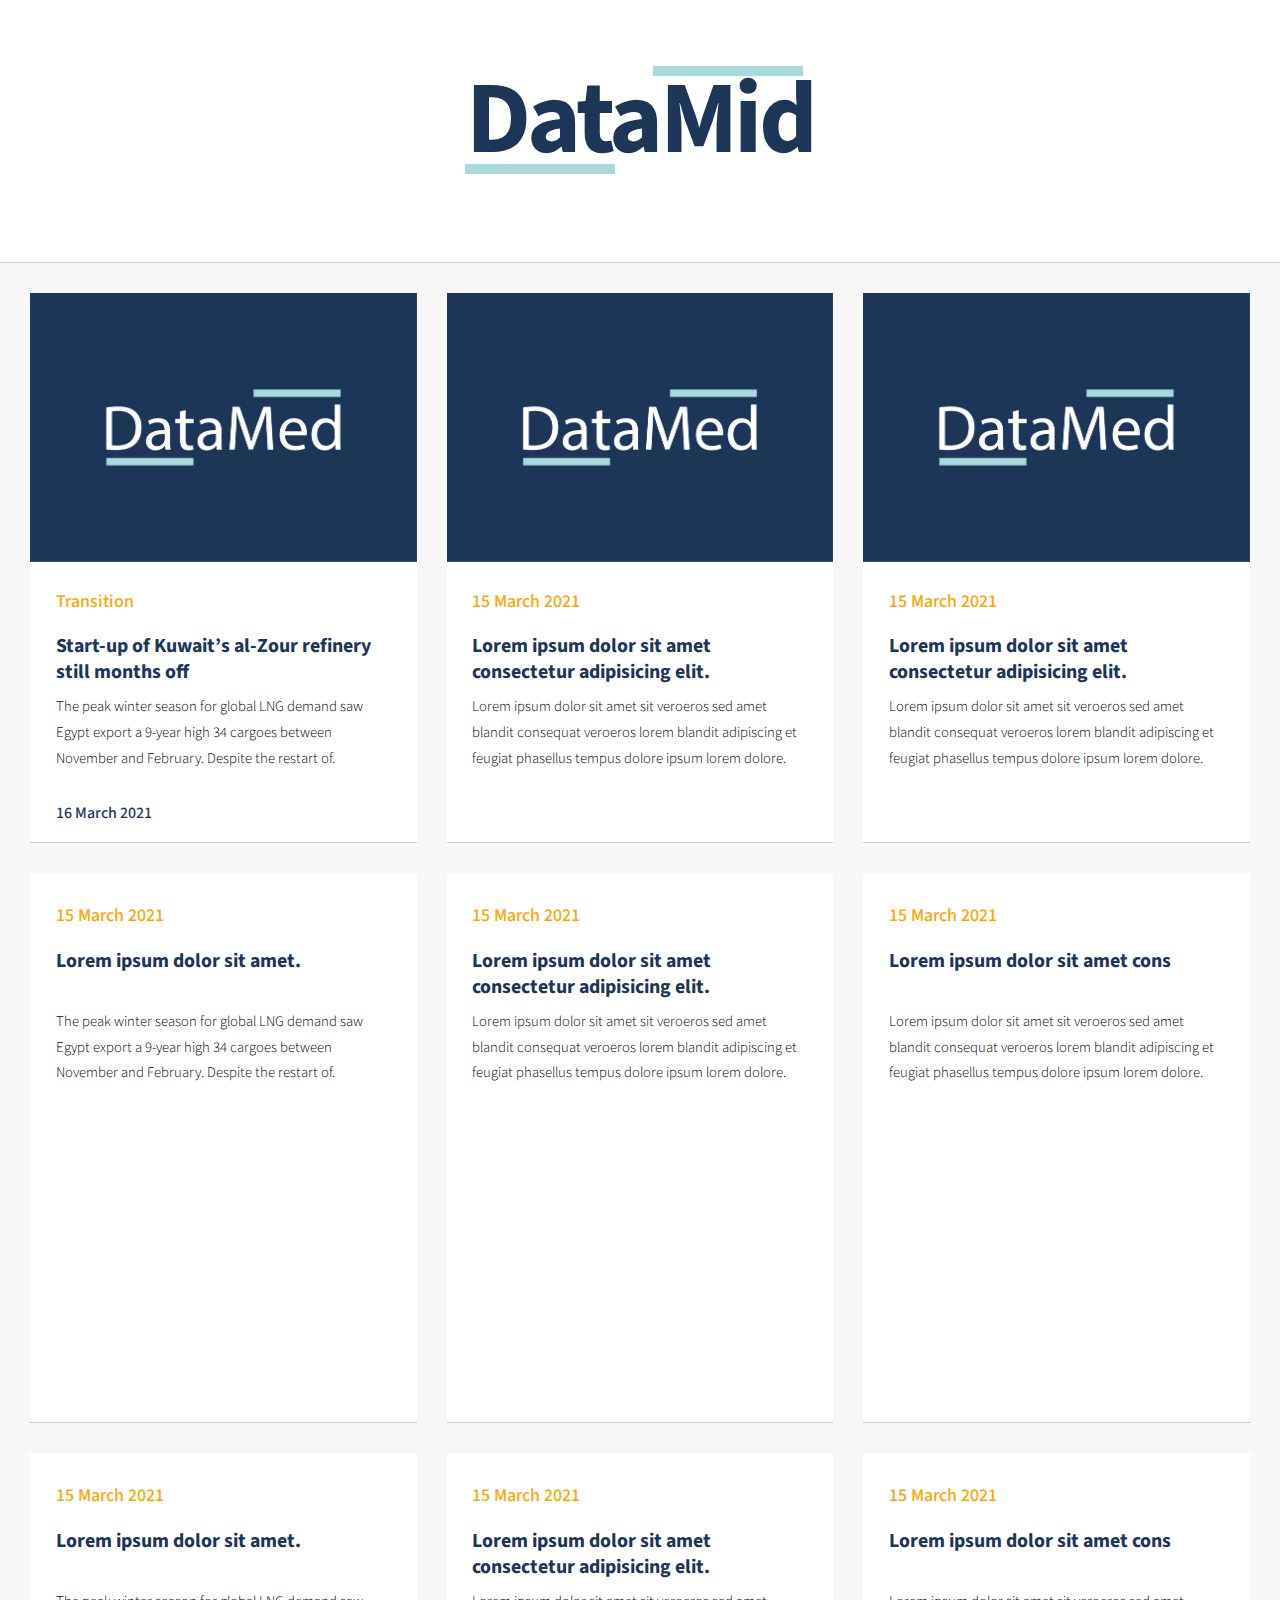
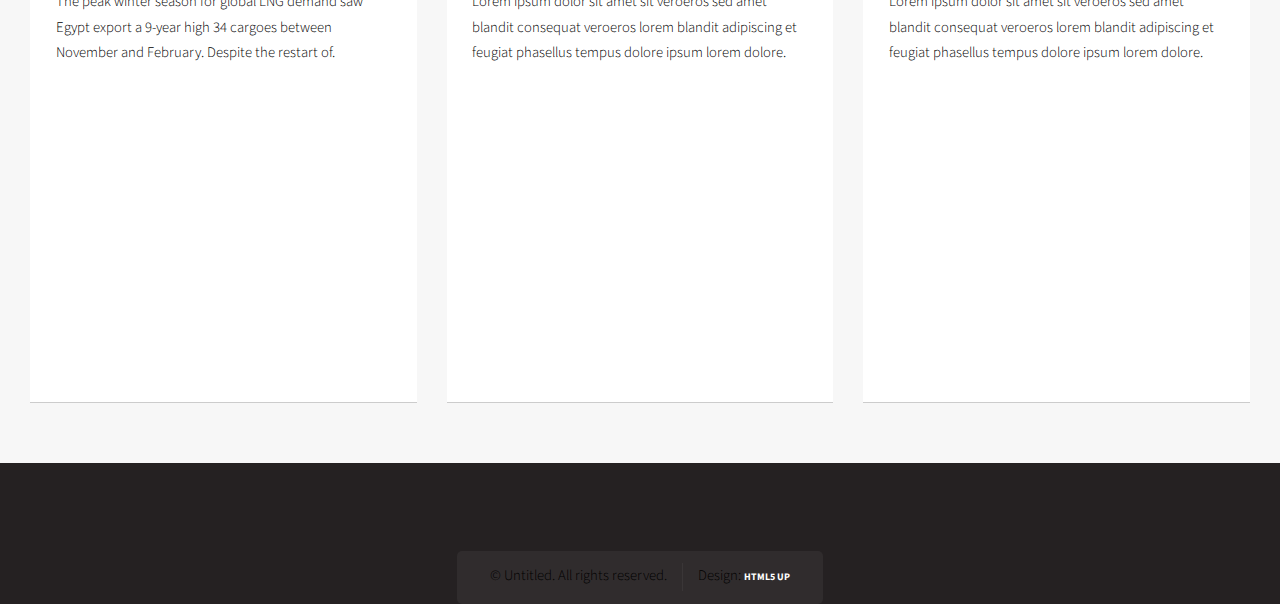
==== index.html @ 6a08d9d6 "Init" ====
<!DOCTYPE HTML>
<!--
	Dopetrope by HTML5 UP
	html5up.net | @ajlkn
	Free for personal and commercial use under the CCA 3.0 license (html5up.net/license)
-->
<html>
	<head>
		<title>DataMed | Middle East Energy Intelligence</title>
		<link rel="shortcut icon" type="image/x-icon" href="./images/favicon.ico" />
		<meta charset="utf-8" />
		<meta name="viewport" content="width=device-width, initial-scale=1, user-scalable=no" />
		<link rel="stylesheet" href="assets/css/main.css" />
	</head>
	<body class="homepage is-preload">
		<div id="page-wrapper">

			<!-- Header -->
				<section id="header">

					<!-- Logo -->



						<h1><a href="index.html">DataMid</a></h1>

					<!-- Nav -->
						<nav id="nav">
							<ul>
								<!-- <li class="current"><a href="index.html">Home</a></li> -->
								<!-- <li>
									<a href="#">Dropdown</a>
									<ul>
										<li><a href="#">Lorem ipsum dolor</a></li>
										<li><a href="#">Magna phasellus</a></li>
										<li><a href="#">Etiam dolore nisl</a></li>
										<li>
											<a href="#">Phasellus consequat</a>
											<ul>
												<li><a href="#">Magna phasellus</a></li>
												<li><a href="#">Etiam dolore nisl</a></li>
												<li><a href="#">Veroeros feugiat</a></li>
												<li><a href="#">Nisl sed aliquam</a></li>
												<li><a href="#">Dolore adipiscing</a></li>
											</ul>
										</li>
										<li><a href="#">Veroeros feugiat</a></li>
									</ul> -->
								</li>
								<!-- <li><a href="#">Reports</a></li>
								<li><a href="#">Analytics</a></li>
								<li><a href="#">Maps</a></li>
								<li><a href="#">Data</a></li>
								<li><a href="#">Research</a></li> -->
							</ul>
						</nav>

					<!-- Banner -->
						<!-- <section id="banner">
							<header>
								<h2>Howdy. This is Dopetrope.</h2>
								<p>A responsive template by HTML5 UP</p>
							</header>
						</section> -->

					<!-- Intro -->
						<!-- <section id="intro" class="container">
							<div class="row">
								<div class="col-4 col-12-medium">
									<section class="first">
										<i class="icon solid featured fa-cog"></i>
										<header>
											<h2>Ipsum consequat</h2>
										</header>
										<p>Nisl amet dolor sit ipsum veroeros sed blandit consequat veroeros et magna tempus.</p>
									</section>
								</div>
								<div class="col-4 col-12-medium">
									<section class="middle">
										<i class="icon solid featured alt fa-bolt"></i>
										<header>
											<h2>Magna etiam dolor</h2>
										</header>
										<p>Nisl amet dolor sit ipsum veroeros sed blandit consequat veroeros et magna tempus.</p>
									</section>
								</div>
								<div class="col-4 col-12-medium">
									<section class="last">
										<i class="icon solid featured alt2 fa-star"></i>
										<header>
											<h2>Tempus adipiscing</h2>
										</header>
										<p>Nisl amet dolor sit ipsum veroeros sed blandit consequat veroeros et magna tempus.</p>
									</section>
								</div>
							</div>
							<footer>
								<ul class="actions">
									<li><a href="#" class="button large">Get Started</a></li>
									<li><a href="#" class="button alt large">Learn More</a></li>
								</ul>
							</footer>
						</section> -->

				</section>

			<!-- Main -->
				<section id="main">
					<div class="container">
						<div class="row">
							<div class="col-12">

								<!-- Portfolio -->
									<section>
										<!-- <header class="major">
											<h2>My Portfolio</h2>
										</header> -->
										<div class="row">
											<div class="col-4 col-6-medium col-12-small">
												<section class="box">
													<a href="#" class="image featured"><img src="images/pic02.jpg" alt="" /></a>
													<div class="classifier">
														<p>Transition</p>
													</div>
													<header>
														<h3>Start-up of Kuwait’s al-Zour refinery still months off</h3>
													</header>
													<div class="box-text">
													<p>The peak winter season for global LNG demand saw Egypt export a 9-year high 34 cargoes between November and February. Despite the restart of.</p>
													<div class="classifier-date">
														<p>16 March 2021</p>
													</div>
												    </div>

													<!-- <footer>
														<ul class="actions">
															<li><a href="#" class="button alt">Find out more</a></li>
														</ul>
													</footer> -->
												</section>
											</div>
											<div class="col-4 col-6-medium col-12-small">
												<section class="box">
													<a href="#" class="image featured"><img src="images/pic03.jpg" alt="" /></a>
													<div class="classifier">
														<p>15 March 2021</p>
													</div>
													<header>
														<a href="#"><h3>Lorem ipsum dolor sit amet consectetur adipisicing elit.</h3></a>
													</header>
													<div class="box-text">
													<p>Lorem ipsum dolor sit amet sit veroeros sed amet blandit consequat veroeros lorem blandit adipiscing et feugiat phasellus tempus dolore ipsum lorem dolore.</p>
												    </div>
													<!-- <footer>
														<ul class="actions">
															<li><a href="../Energy Website/News/Adnoc, Petronas explore Abu Dhabi oil, gas partnership.html" class="button alt">Find out more</a></li>
														</ul>
													</footer> -->
												</section>
											</div>
											<div class="col-4 col-6-medium col-12-small">
												<section class="box">
													<a href="#" class="image featured"><img src="images/pic04.jpg" alt="" /></a>
													<div class="classifier">
														<p>15 March 2021</p>
													</div>
													<header>
														<h3>Lorem ipsum dolor sit amet consectetur adipisicing elit.</h3>
													</header>
													<div class="box-text">
													<p>Lorem ipsum dolor sit amet sit veroeros sed amet blandit consequat veroeros lorem blandit adipiscing et feugiat phasellus tempus dolore ipsum lorem dolore.</p>
												    </div>
													<!-- <footer>
														<ul class="actions">
															<li><a href="#" class="button alt">Find out more</a></li>
														</ul>
													</footer> -->
												</section>
											</div>

											<div class="col-4 col-6-medium col-12-small">
												<section class="box">
													<!-- <a href="#" class="image featured"><img src="images/pic02.jpg" alt="" /></a> -->
													<div class="classifier">
														<p>15 March 2021</p>
													</div>
													<header>
														<h3>Lorem ipsum dolor sit amet.</h3>
													</header>
													<div class="box-text">
													<p>The peak winter season for global LNG demand saw Egypt export a 9-year high 34 cargoes between November and February. Despite the restart of.</p>
												    </div>
													<!-- <footer>
														<ul class="actions">
															<li><a href="#" class="button alt">Find out more</a></li>
														</ul>
													</footer> -->
												</section>
											</div>
											<div class="col-4 col-6-medium col-12-small">
												<section class="box">
													<!-- <a href="#" class="image featured"><img src="images/pic03.jpg" alt="" /></a> -->
													<div class="classifier">
														<p>15 March 2021</p>
													</div>
													<header>
														<a href="#"><h3>Lorem ipsum dolor sit amet consectetur adipisicing elit. </h3></a>
													</header>
													<div class="box-text">
													<p>Lorem ipsum dolor sit amet sit veroeros sed amet blandit consequat veroeros lorem blandit adipiscing et feugiat phasellus tempus dolore ipsum lorem dolore.</p>
												    </div>
													<!-- <footer>
														<ul class="actions">
															<li><a href="../Energy Website/News/Adnoc, Petronas explore Abu Dhabi oil, gas partnership.html" class="button alt">Find out more</a></li>
														</ul>
													</footer> -->
												</section>
											</div>
											<div class="col-4 col-6-medium col-12-small">
												<section class="box">
													<!-- <a href="#" class="image featured"><img src="images/pic04.jpg" alt="" /></a> -->
													<div class="classifier">
														<p>15 March 2021</p>
													</div>
													<header>
														<h3>Lorem ipsum dolor sit amet cons</h3>
													</header>
													<div class="box-text">
													<p>Lorem ipsum dolor sit amet sit veroeros sed amet blandit consequat veroeros lorem blandit adipiscing et feugiat phasellus tempus dolore ipsum lorem dolore.</p>
												    </div>
													<!-- <footer>
														<ul class="actions">
															<li><a href="#" class="button alt">Find out more</a></li>
														</ul>
													</footer> -->
												</section>
											</div>

											<div class="col-4 col-6-medium col-12-small">
												<section class="box">
													<!-- <a href="#" class="image featured"><img src="images/pic02.jpg" alt="" /></a> -->
													<div class="classifier">
														<p>15 March 2021</p>
													</div>
													<header>
														<h3>Lorem ipsum dolor sit amet.</h3>
													</header>
													<div class="box-text">
													<p>The peak winter season for global LNG demand saw Egypt export a 9-year high 34 cargoes between November and February. Despite the restart of.</p>
												    </div>
													<!-- <footer>
														<ul class="actions">
															<li><a href="#" class="button alt">Find out more</a></li>
														</ul>
													</footer> -->
												</section>
											</div>
											<div class="col-4 col-6-medium col-12-small">
												<section class="box">
													<!-- <a href="#" class="image featured"><img src="images/pic03.jpg" alt="" /></a> -->
													<div class="classifier">
														<p>15 March 2021</p>
													</div>
													<header>
														<a href="#"><h3>Lorem ipsum dolor sit amet consectetur adipisicing elit. </h3></a>
													</header>
													<div class="box-text">
													<p>Lorem ipsum dolor sit amet sit veroeros sed amet blandit consequat veroeros lorem blandit adipiscing et feugiat phasellus tempus dolore ipsum lorem dolore.</p>
												    </div>
													<!-- <footer>
														<ul class="actions">
															<li><a href="../Energy Website/News/Adnoc, Petronas explore Abu Dhabi oil, gas partnership.html" class="button alt">Find out more</a></li>
														</ul>
													</footer> -->
												</section>
											</div>
											<div class="col-4 col-6-medium col-12-small">
												<section class="box">
													<!-- <a href="#" class="image featured"><img src="images/pic04.jpg" alt="" /></a> -->
													<div class="classifier">
														<p>15 March 2021</p>
													</div>
													<header>
														<h3>Lorem ipsum dolor sit amet cons</h3>
													</header>
													<div class="box-text">
													<p>Lorem ipsum dolor sit amet sit veroeros sed amet blandit consequat veroeros lorem blandit adipiscing et feugiat phasellus tempus dolore ipsum lorem dolore.</p>
												    </div>
													<!-- <footer>
														<ul class="actions">
															<li><a href="#" class="button alt">Find out more</a></li>
														</ul>
													</footer> -->
												</section>
											</div>




								<!-- Blog -->
									<section>
										<!-- <header class="major">
											<h2>The Blog</h2>
										</header> -->
										<!-- <div class="row">
											<div class="col-6 col-12-small">
												<section class="box">
													<a href="#" class="image featured"><img src="images/pic08.jpg" alt="" /></a>
													<header>
														<h3>Magna tempus consequat</h3>
														<p>Posted 45 minutes ago</p>
													</header>
													<p>Lorem ipsum dolor sit amet sit veroeros sed et blandit consequat sed veroeros lorem et blandit adipiscing feugiat phasellus tempus hendrerit, tortor vitae mattis tempor, sapien sem feugiat sapien, id suscipit magna felis nec elit. Class aptent taciti sociosqu ad litora torquent per conubia nostra, per inceptos lorem ipsum dolor sit amet.</p>
													<footer>
														<ul class="actions">
															<li><a href="#" class="button icon solid fa-file-alt">Continue Reading</a></li>
															<li><a href="#" class="button alt icon solid fa-comment">33 comments</a></li>
														</ul>
													</footer>
												</section>
											</div>
											<div class="col-6 col-12-small">
												<section class="box">
													<a href="#" class="image featured"><img src="images/pic09.jpg" alt="" /></a>
													<header>
														<h3>Aptent veroeros aliquam</h3>
														<p>Posted 45 minutes ago</p>
													</header>
													<p>Lorem ipsum dolor sit amet sit veroeros sed et blandit consequat sed veroeros lorem et blandit adipiscing feugiat phasellus tempus hendrerit, tortor vitae mattis tempor, sapien sem feugiat sapien, id suscipit magna felis nec elit. Class aptent taciti sociosqu ad litora torquent per conubia nostra, per inceptos lorem ipsum dolor sit amet.</p>
													<footer>
														<ul class="actions">
															<li><a href="#" class="button icon solid fa-file-alt">Continue Reading</a></li>
															<li><a href="#" class="button alt icon solid fa-comment">33 comments</a></li>
														</ul>
													</footer>
												</section>
											</div>
										</div> -->
									</section>

							</div>
						</div>
					</div>
				</section>

			<!-- Footer -->
				<section id="footer">
					<div class="container">
						<div class="row">
							<div class="col-8 col-12-medium">
								<section>
									<!-- <header>
										<h2>Blandit nisl adipiscing</h2>
									</header> -->
									<!-- <ul class="dates">
										<li>
											<span class="date">Jan <strong>27</strong></span>
											<h3><a href="#">Lorem dolor sit amet veroeros</a></h3>
											<p>Ipsum dolor sit amet veroeros consequat blandit ipsum phasellus lorem consequat etiam.</p>
										</li>
										<li>
											<span class="date">Jan <strong>23</strong></span>
											<h3><a href="#">Ipsum sed blandit nisl consequat</a></h3>
											<p>Blandit phasellus lorem ipsum dolor tempor sapien tortor hendrerit adipiscing feugiat lorem.</p>
										</li>
										<li>
											<span class="date">Jan <strong>15</strong></span>
											<h3><a href="#">Magna tempus lorem feugiat</a></h3>
											<p>Dolore consequat sed phasellus lorem sed etiam nullam dolor etiam sed amet sit consequat.</p>
										</li>
										<li>
											<span class="date">Jan <strong>12</strong></span>
											<h3><a href="#">Dolore tempus ipsum feugiat nulla</a></h3>
											<p>Feugiat lorem dolor sed nullam tempus lorem ipsum dolor sit amet nullam consequat.</p>
										</li>
										<li>
											<span class="date">Jan <strong>10</strong></span>
											<h3><a href="#">Blandit tempus aliquam?</a></h3>
											<p>Feugiat sed tempus blandit tempus adipiscing nisl lorem ipsum dolor sit amet dolore.</p>
										</li>
									</ul> -->
								</section>
							</div>
							<!-- <div class="col-4 col-12-medium">
								<section>
									<header>
										<h2>What's this all about?</h2>
									</header>
									<a href="#" class="image featured"><img src="images/pic10.jpg" alt="" /></a>
									<p>
										This is <strong>Dopetrope</strong> a free, fully responsive HTML5 site template by
										<a href="http://twitter.com/ajlkn">AJ</a> for <a href="http://html5up.net/">HTML5 UP</a> It's released for free under
										the <a href="http://html5up.net/license/">Creative Commons Attribution</a> license so feel free to use it for any personal or commercial project &ndash; just don't forget to credit us!
									</p>
									<footer>
										<ul class="actions">
											<li><a href="#" class="button">Find out more</a></li>
										</ul>
									</footer>
								</section>
							</div> -->
							<!-- <div class="col-4 col-6-medium col-12-small">
								<section>
									<header>
										<h2>Tempus consequat</h2>
									</header> -->
									<!-- <ul class="divided">
										<li><a href="#">Lorem ipsum dolor sit amet sit veroeros</a></li>
										<li><a href="#">Sed et blandit consequat sed tlorem blandit</a></li>
										<li><a href="#">Adipiscing feugiat phasellus sed tempus</a></li>
										<li><a href="#">Hendrerit tortor vitae mattis tempor sapien</a></li>
										<li><a href="#">Sem feugiat sapien id suscipit magna felis nec</a></li>
										<li><a href="#">Elit class aptent taciti sociosqu ad litora</a></li>
									</ul> -->
								<!-- </section>
							</div>
							<div class="col-4 col-6-medium col-12-small">
								<section>
									<header>
										<h2>Ipsum et phasellus</h2>
									</header>
									<!-- <ul class="divided">
										<li><a href="#">Lorem ipsum dolor sit amet sit veroeros</a></li>
										<li><a href="#">Sed et blandit consequat sed tlorem blandit</a></li>
										<li><a href="#">Adipiscing feugiat phasellus sed tempus</a></li>
										<li><a href="#">Hendrerit tortor vitae mattis tempor sapien</a></li>
										<li><a href="#">Sem feugiat sapien id suscipit magna felis nec</a></li>
										<li><a href="#">Elit class aptent taciti sociosqu ad litora</a></li>
									</ul> -->
								<!-- </section>
							</div>
							<div class="col-4 col-12-medium">
								<section>
									<header>
										<h2>Vitae tempor lorem</h2>
									<!-- </header> --> 
									<!-- <ul class="social">
										<li><a class="icon brands fa-facebook-f" href="#"><span class="label">Facebook</span></a></li>
										<li><a class="icon brands fa-twitter" href="#"><span class="label">Twitter</span></a></li>
										<li><a class="icon brands fa-dribbble" href="#"><span class="label">Dribbble</span></a></li>
										<li><a class="icon brands fa-tumblr" href="#"><span class="label">Tumblr</span></a></li>
										<li><a class="icon brands fa-linkedin-in" href="#"><span class="label">LinkedIn</span></a></li>
									</ul> -->
									<!-- <ul class="contact">
										<li>
											<h3>Address</h3>
											<p>
												Untitled Incorporated<br />
												1234 Somewhere Road Suite<br />
												Nashville, TN 00000-0000
											</p>
										</li>
										<li>
											<h3>Mail</h3>
											<p><a href="#">someone@untitled.tld</a></p>
										</li>
										<li>
											<h3>Phone</h3>
											<p>(800) 000-0000</p>
										</li>
									</ul> -->
								</section>
							</div>
							<div class="col-12">

								<!-- Copyright -->
									<div id="copyright">
										<ul class="links">
											<li>&copy; Untitled. All rights reserved.</li><li>Design: <a href="http://html5up.net">HTML5 UP</a></li>
										</ul>
									</div>

							</div>
						</div>
					</div>
				</section>

		</div>

		<!-- Scripts -->
			<script src="assets/js/jquery.min.js"></script>
			<script src="assets/js/jquery.dropotron.min.js"></script>
			<script src="assets/js/browser.min.js"></script>
			<script src="assets/js/breakpoints.min.js"></script>
			<script src="assets/js/util.js"></script>
			<script src="assets/js/main.js"></script>

	</body>
</html>
---- assets/css/main.css ----
@import url("fontawesome-all.min.css");
@import url("https://fonts.googleapis.com/css?family=Source+Sans+Pro:300,400,700,900,300italic");
@import url('https://fonts.googleapis.com/css2?family=Roboto:ital,wght@0,100;0,300;0,400;0,500;0,700;0,900;1,100;1,300;1,400;1,500;1,700;1,900&display=swap');


/*
	Dopetrope by HTML5 UP
	html5up.net | @ajlkn
	Free for personal and commercial use under the CCA 3.0 license (html5up.net/license)
*/

html, body, div, span, applet, object,
iframe, h1, h2, h3, h4, h5, h6, p, blockquote,
pre, a, abbr, acronym, address, big, cite,
code, del, dfn, em, img, ins, kbd, q, s, samp,
small, strike, strong, sub, sup, tt, var, b,
u, i, center, dl, dt, dd, ol, ul, li, fieldset,
form, label, legend, table, caption, tbody,
tfoot, thead, tr, th, td, article, aside,
canvas, details, embed, figure, figcaption,
footer, header, hgroup, menu, nav, output, ruby,
section, summary, time, mark, audio, video {
	margin: 0;
	padding: 0;
	border: 0;
	font-size: 100%;
	font: inherit;
	vertical-align: baseline;}

article, aside, details, figcaption, figure,
footer, header, hgroup, menu, nav, section {
	display: block;}

body {
	line-height: 1;
}

ol, ul {
	list-style: none;
}

blockquote, q {
	quotes: none;
}

	blockquote:before, blockquote:after, q:before, q:after {
		content: '';
		content: none;
	}

table {
	border-collapse: collapse;
	border-spacing: 0;
}

body {
	-webkit-text-size-adjust: none;
}

mark {
	background-color: transparent;
	color: inherit;
}

input::-moz-focus-inner {
	border: 0;
	padding: 0;
}

input, select, textarea {
	-moz-appearance: none;
	-webkit-appearance: none;
	-ms-appearance: none;
	appearance: none;
}

/* Basic */

	html {
		box-sizing: border-box;
	}

	*, *:before, *:after {
		box-sizing: inherit;
	}

	body {
		background: #252122;
		background-image: url("images/bg02.png");
	}

		body.is-preload *, body.is-preload *:before, body.is-preload *:after {
			-moz-animation: none !important;
			-webkit-animation: none !important;
			-ms-animation: none !important;
			animation: none !important;
			-moz-transition: none !important;
			-webkit-transition: none !important;
			-ms-transition: none !important;
			transition: none !important;
		}

	body, input, textarea, select {
		font-family: 'Source Sans Pro';
		font-weight: 300;
		color: black;
		font-size: 20px;
		line-height: 1.75em;
		
	}

	strong, b {
		color: #252122;
		font-weight: 400;
	}

	i, em {
		font-style: italic;
	}

	sub {
		position: relative;
		top: 0.5em;
		font-size: 0.8em;
	}

	sup {
		position: relative;
		top: -0.5em;
		font-size: 0.8em;
	}

	blockquote {
		border-left: solid 0.75em #dddddd;
		padding: 1em 0 1em 1.5em;
		font-style: italic;
	}

	h1, h2, h3, h4, h5, h6 {
		color: #1d3557;
		font-weight: 700;
	}

	h1 a, h2 a, h3 a, h4 a, h5 a, h6 a {
		color: inherit;
		text-decoration: none;
	}

	h2 {
		font-size: 1.5em;
	}

	h3 {
		font-size: 1.35em;
	}

	a {
		/* color: #d52349; */
		text-decoration: none;
	}

		a:hover {
			text-decoration: none;
		}

	br.clear {
		clear: both;
	}

	hr {
		border: 0;
		border-top: solid 1px #dddddd;
		height: 1px;
		margin: 2em 0 2em 0;
	}

	p, ul, ol, dl, table {
		margin-bottom: 2em;
	}

/* Container */

	.container {
		margin: 0 auto;
		max-width: 100%;
		width: 70em;
	}

		@media screen and (max-width: 1680px) {

			.container {
				width: 70em;
			}

		}

		@media screen and (max-width: 1280px) {

			.container {
				width: calc(100% - 60px);
			}

		}

		@media screen and (max-width: 980px) {

			.container {
				width: calc(100% - 80px);
			}

		}

		@media screen and (max-width: 736px) {

			.container {
				width: calc(100% - 40px);
			}

		}

/* Row */

	.row {
		/* display: flex; */
		flex-wrap: wrap;
		box-sizing: border-box;
		align-items: stretch;
	}

		.row > * {
			box-sizing: border-box;
		}

		.row.gtr-uniform > * > :last-child {
			margin-bottom: 0;
		}

		.row.aln-left {
			justify-content: flex-start;
		}

		.row.aln-center {
			justify-content: center;
		}

		.row.aln-right {
			justify-content: flex-end;
		}

		.row.aln-top {
			align-items: flex-start;
		}

		.row.aln-middle {
			align-items: center;
		}

		.row.aln-bottom {
			align-items: flex-end;
		}

		.row > .imp {
			order: -1;
		}

		.row > .col-1 {
			width: 8.33333%;
		}

		.row > .off-1 {
			margin-left: 8.33333%;
		}

		.row > .col-2 {
			width: 16.66667%;
		}

		.row > .off-2 {
			margin-left: 16.66667%;
		}

		.row > .col-3 {
			width: 25%;
		}

		.row > .off-3 {
			margin-left: 25%;
		}

		.row > .col-4 {
			width: 33.33333%;
		}

		.row > .off-4 {
			margin-left: 33.33333%;
		}

		.row > .col-5 {
			width: 41.66667%;
		}

		.row > .off-5 {
			margin-left: 41.66667%;
		}

		.row > .col-6 {
			width: 50%;
		}

		.row > .off-6 {
			margin-left: 50%;
		}

		.row > .col-7 {
			width: 58.33333%;
		}

		.row > .off-7 {
			margin-left: 58.33333%;
		}

		.row > .col-8 {
			width: 66.66667%;
		}

		.row > .off-8 {
			margin-left: 66.66667%;
		}

		.row > .col-9 {
			width: 75%;
		}

		.row > .off-9 {
			margin-left: 75%;
		}

		.row > .col-10 {
			width: 83.33333%;
		}

		.row > .off-10 {
			margin-left: 83.33333%;
		}

		.row > .col-11 {
			width: 91.66667%;
		}

		.row > .off-11 {
			margin-left: 91.66667%;
		}

		.row > .col-12 {
			width: 100%;
		}

		.row > .off-12 {
			margin-left: 100%;
		}

		.row.gtr-0 {
			margin-top: 0px;
			margin-left: 0px;
		}

			.row.gtr-0 > * {
				padding: 0px 0 0 0px;
			}

			.row.gtr-0.gtr-uniform {
				margin-top: 0px;
			}

				.row.gtr-0.gtr-uniform > * {
					padding-top: 0px;
				}

		.row.gtr-25 {
			margin-top: -12.5px;
			margin-left: -12.5px;
		}

			.row.gtr-25 > * {
				padding: 12.5px 0 0 12.5px;
			}

			.row.gtr-25.gtr-uniform {
				margin-top: -12.5px;
			}

				.row.gtr-25.gtr-uniform > * {
					padding-top: 12.5px;
				}

		.row.gtr-50 {
			margin-top: -25px;
			margin-left: -25px;
		}

			.row.gtr-50 > * {
				padding: 25px 0 0 25px;
			}

			.row.gtr-50.gtr-uniform {
				margin-top: -25px;
			}

				.row.gtr-50.gtr-uniform > * {
					padding-top: 25px;
				}

		.row {
			margin-top: -50px;
			margin-left: -50px;
		}

			.row > * {
				padding: 50px 0 0 50px;
			}

			.row.gtr-uniform {
				margin-top: -50px;
			}

				.row.gtr-uniform > * {
					padding-top: 50px;
				}

		.row.gtr-150 {
			margin-top: -75px;
			margin-left: -75px;
		}

			.row.gtr-150 > * {
				padding: 75px 0 0 75px;
			}

			.row.gtr-150.gtr-uniform {
				margin-top: -75px;
			}

				.row.gtr-150.gtr-uniform > * {
					padding-top: 75px;
				}

		.row.gtr-200 {
			margin-top: -100px;
			margin-left: -100px;
		}

			.row.gtr-200 > * {
				padding: 100px 0 0 100px;
			}

			.row.gtr-200.gtr-uniform {
				margin-top: -100px;
			}

				.row.gtr-200.gtr-uniform > * {
					padding-top: 100px;
				}

		@media screen and (max-width: 1680px) {

			.row {
				display: flex;
				flex-wrap: wrap;
				box-sizing: border-box;
				align-items: stretch;
			}

				.row > * {
					box-sizing: border-box;
				}

				.row.gtr-uniform > * > :last-child {
					margin-bottom: 0;
				}

				.row.aln-left {
					justify-content: flex-start;
				}

				.row.aln-center {
					justify-content: center;
				}

				.row.aln-right {
					justify-content: flex-end;
				}

				.row.aln-top {
					align-items: flex-start;
				}

				.row.aln-middle {
					align-items: center;
				}

				.row.aln-bottom {
					align-items: flex-end;
				}

				.row > .imp-xlarge {
					order: -1;
				}

				.row > .col-1-xlarge {
					width: 8.33333%;
				}

				.row > .off-1-xlarge {
					margin-left: 8.33333%;
				}

				.row > .col-2-xlarge {
					width: 16.66667%;
				}

				.row > .off-2-xlarge {
					margin-left: 16.66667%;
				}

				.row > .col-3-xlarge {
					width: 25%;
				}

				.row > .off-3-xlarge {
					margin-left: 25%;
				}

				.row > .col-4-xlarge {
					width: 33.33333%;
				}

				.row > .off-4-xlarge {
					margin-left: 33.33333%;
				}

				.row > .col-5-xlarge {
					width: 41.66667%;
				}

				.row > .off-5-xlarge {
					margin-left: 41.66667%;
				}

				.row > .col-6-xlarge {
					width: 50%;
				}

				.row > .off-6-xlarge {
					margin-left: 50%;
				}

				.row > .col-7-xlarge {
					width: 58.33333%;
				}

				.row > .off-7-xlarge {
					margin-left: 58.33333%;
				}

				.row > .col-8-xlarge {
					width: 66.66667%;
				}

				.row > .off-8-xlarge {
					margin-left: 66.66667%;
				}

				.row > .col-9-xlarge {
					width: 75%;
				}

				.row > .off-9-xlarge {
					margin-left: 75%;
				}

				.row > .col-10-xlarge {
					width: 83.33333%;
				}

				.row > .off-10-xlarge {
					margin-left: 83.33333%;
				}

				.row > .col-11-xlarge {
					width: 91.66667%;
				}

				.row > .off-11-xlarge {
					margin-left: 91.66667%;
				}

				.row > .col-12-xlarge {
					width: 100%;
				}

				.row > .off-12-xlarge {
					margin-left: 100%;
				}

				.row.gtr-0 {
					margin-top: 0px;
					margin-left: 0px;
				}

					.row.gtr-0 > * {
						padding: 0px 0 0 0px;
					}

					.row.gtr-0.gtr-uniform {
						margin-top: 0px;
					}

						.row.gtr-0.gtr-uniform > * {
							padding-top: 0px;
						}

				.row.gtr-25 {
					margin-top: -12.5px;
					margin-left: -12.5px;
				}

					.row.gtr-25 > * {
						padding: 12.5px 0 0 12.5px;
					}

					.row.gtr-25.gtr-uniform {
						margin-top: -12.5px;
					}

						.row.gtr-25.gtr-uniform > * {
							padding-top: 12.5px;
						}

				.row.gtr-50 {
					margin-top: -25px;
					margin-left: -25px;
				}

					.row.gtr-50 > * {
						padding: 25px 0 0 25px;
					}

					.row.gtr-50.gtr-uniform {
						margin-top: -25px;
					}

						.row.gtr-50.gtr-uniform > * {
							padding-top: 25px;
						}

				.row {
					margin-top: -50px;
					margin-left: -50px;
				}

					.row > * {
						padding: 50px 0 0 50px;
					}

					.row.gtr-uniform {
						margin-top: -50px;
					}

						.row.gtr-uniform > * {
							padding-top: 50px;
						}

				.row.gtr-150 {
					margin-top: -75px;
					margin-left: -75px;
				}

					.row.gtr-150 > * {
						padding: 75px 0 0 75px;
					}

					.row.gtr-150.gtr-uniform {
						margin-top: -75px;
					}

						.row.gtr-150.gtr-uniform > * {
							padding-top: 75px;
						}

				.row.gtr-200 {
					margin-top: -100px;
					margin-left: -100px;
				}

					.row.gtr-200 > * {
						padding: 100px 0 0 100px;
					}

					.row.gtr-200.gtr-uniform {
						margin-top: -100px;
					}

						.row.gtr-200.gtr-uniform > * {
							padding-top: 100px;
						}

		}

		@media screen and (max-width: 1280px) {

			.row {
				display: flex;
				flex-wrap: wrap;
				box-sizing: border-box;
				align-items: stretch;
			}

				.row > * {
					box-sizing: border-box;
				}

				.row.gtr-uniform > * > :last-child {
					margin-bottom: 0;
				}

				.row.aln-left {
					justify-content: flex-start;
				}

				.row.aln-center {
					justify-content: center;
				}

				.row.aln-right {
					justify-content: flex-end;
				}

				.row.aln-top {
					align-items: flex-start;
				}

				.row.aln-middle {
					align-items: center;
				}

				.row.aln-bottom {
					align-items: flex-end;
				}

				.row > .imp-large {
					order: -1;
				}

				.row > .col-1-large {
					width: 8.33333%;
				}

				.row > .off-1-large {
					margin-left: 8.33333%;
				}

				.row > .col-2-large {
					width: 16.66667%;
				}

				.row > .off-2-large {
					margin-left: 16.66667%;
				}

				.row > .col-3-large {
					width: 25%;
				}

				.row > .off-3-large {
					margin-left: 25%;
				}

				.row > .col-4-large {
					width: 33.33333%;
				}

				.row > .off-4-large {
					margin-left: 33.33333%;
				}

				.row > .col-5-large {
					width: 41.66667%;
				}

				.row > .off-5-large {
					margin-left: 41.66667%;
				}

				.row > .col-6-large {
					width: 50%;
				}

				.row > .off-6-large {
					margin-left: 50%;
				}

				.row > .col-7-large {
					width: 58.33333%;
				}

				.row > .off-7-large {
					margin-left: 58.33333%;
				}

				.row > .col-8-large {
					width: 66.66667%;
				}

				.row > .off-8-large {
					margin-left: 66.66667%;
				}

				.row > .col-9-large {
					width: 75%;
				}

				.row > .off-9-large {
					margin-left: 75%;
				}

				.row > .col-10-large {
					width: 83.33333%;
				}

				.row > .off-10-large {
					margin-left: 83.33333%;
				}

				.row > .col-11-large {
					width: 91.66667%;
				}

				.row > .off-11-large {
					margin-left: 91.66667%;
				}

				.row > .col-12-large {
					width: 100%;
				}

				.row > .off-12-large {
					margin-left: 100%;
				}

				.row.gtr-0 {
					margin-top: 0px;
					margin-left: 0px;
				}

					.row.gtr-0 > * {
						padding: 0px 0 0 0px;
					}

					.row.gtr-0.gtr-uniform {
						margin-top: 0px;
					}

						.row.gtr-0.gtr-uniform > * {
							padding-top: 0px;
						}

				.row.gtr-25 {
					margin-top: -7.5px;
					margin-left: -7.5px;
				}

					.row.gtr-25 > * {
						padding: 7.5px 0 0 7.5px;
					}

					.row.gtr-25.gtr-uniform {
						margin-top: -7.5px;
					}

						.row.gtr-25.gtr-uniform > * {
							padding-top: 7.5px;
						}

				.row.gtr-50 {
					margin-top: -15px;
					margin-left: -15px;
				}

					.row.gtr-50 > * {
						padding: 15px 0 0 15px;
					}

					.row.gtr-50.gtr-uniform {
						margin-top: -15px;
					}

						.row.gtr-50.gtr-uniform > * {
							padding-top: 15px;
						}

				.row {
					margin-top: -30px;
					margin-left: -30px;
				}

					.row > * {
						padding: 30px 0 0 30px;
					}

					.row.gtr-uniform {
						margin-top: -30px;
					}

						.row.gtr-uniform > * {
							padding-top: 30px;
						}

				.row.gtr-150 {
					margin-top: -45px;
					margin-left: -45px;
				}

					.row.gtr-150 > * {
						padding: 45px 0 0 45px;
					}

					.row.gtr-150.gtr-uniform {
						margin-top: -45px;
					}

						.row.gtr-150.gtr-uniform > * {
							padding-top: 45px;
						}

				.row.gtr-200 {
					margin-top: -60px;
					margin-left: -60px;
				}

					.row.gtr-200 > * {
						padding: 60px 0 0 60px;
					}

					.row.gtr-200.gtr-uniform {
						margin-top: -60px;
					}

						.row.gtr-200.gtr-uniform > * {
							padding-top: 60px;
						}

		}

		@media screen and (max-width: 980px) {

			.row {
				display: flex;
				flex-wrap: wrap;
				box-sizing: border-box;
				align-items: stretch;
			}

				.row > * {
					box-sizing: border-box;
				}

				.row.gtr-uniform > * > :last-child {
					margin-bottom: 0;
				}

				.row.aln-left {
					justify-content: flex-start;
				}

				.row.aln-center {
					justify-content: center;
				}

				.row.aln-right {
					justify-content: flex-end;
				}

				.row.aln-top {
					align-items: flex-start;
				}

				.row.aln-middle {
					align-items: center;
				}

				.row.aln-bottom {
					align-items: flex-end;
				}

				.row > .imp-medium {
					order: -1;
				}

				.row > .col-1-medium {
					width: 8.33333%;
				}

				.row > .off-1-medium {
					margin-left: 8.33333%;
				}

				.row > .col-2-medium {
					width: 16.66667%;
				}

				.row > .off-2-medium {
					margin-left: 16.66667%;
				}

				.row > .col-3-medium {
					width: 25%;
				}

				.row > .off-3-medium {
					margin-left: 25%;
				}

				.row > .col-4-medium {
					width: 33.33333%;
				}

				.row > .off-4-medium {
					margin-left: 33.33333%;
				}

				.row > .col-5-medium {
					width: 41.66667%;
				}

				.row > .off-5-medium {
					margin-left: 41.66667%;
				}

				.row > .col-6-medium {
					width: 50%;
				}

				.row > .off-6-medium {
					margin-left: 50%;
				}

				.row > .col-7-medium {
					width: 58.33333%;
				}

				.row > .off-7-medium {
					margin-left: 58.33333%;
				}

				.row > .col-8-medium {
					width: 66.66667%;
				}

				.row > .off-8-medium {
					margin-left: 66.66667%;
				}

				.row > .col-9-medium {
					width: 75%;
				}

				.row > .off-9-medium {
					margin-left: 75%;
				}

				.row > .col-10-medium {
					width: 83.33333%;
				}

				.row > .off-10-medium {
					margin-left: 83.33333%;
				}

				.row > .col-11-medium {
					width: 91.66667%;
				}

				.row > .off-11-medium {
					margin-left: 91.66667%;
				}

				.row > .col-12-medium {
					width: 100%;
				}

				.row > .off-12-medium {
					margin-left: 100%;
				}

				.row.gtr-0 {
					margin-top: 0px;
					margin-left: 0px;
				}

					.row.gtr-0 > * {
						padding: 0px 0 0 0px;
					}

					.row.gtr-0.gtr-uniform {
						margin-top: 0px;
					}

						.row.gtr-0.gtr-uniform > * {
							padding-top: 0px;
						}

				.row.gtr-25 {
					margin-top: -10px;
					margin-left: -10px;
				}

					.row.gtr-25 > * {
						padding: 10px 0 0 10px;
					}

					.row.gtr-25.gtr-uniform {
						margin-top: -10px;
					}

						.row.gtr-25.gtr-uniform > * {
							padding-top: 10px;
						}

				.row.gtr-50 {
					margin-top: -20px;
					margin-left: -20px;
				}

					.row.gtr-50 > * {
						padding: 20px 0 0 20px;
					}

					.row.gtr-50.gtr-uniform {
						margin-top: -20px;
					}

						.row.gtr-50.gtr-uniform > * {
							padding-top: 20px;
						}

				.row {
					margin-top: -40px;
					margin-left: -40px;
				}

					.row > * {
						padding: 40px 0 0 40px;
					}

					.row.gtr-uniform {
						margin-top: -40px;
					}

						.row.gtr-uniform > * {
							padding-top: 40px;
						}

				.row.gtr-150 {
					margin-top: -60px;
					margin-left: -60px;
				}

					.row.gtr-150 > * {
						padding: 60px 0 0 60px;
					}

					.row.gtr-150.gtr-uniform {
						margin-top: -60px;
					}

						.row.gtr-150.gtr-uniform > * {
							padding-top: 60px;
						}

				.row.gtr-200 {
					margin-top: -80px;
					margin-left: -80px;
				}

					.row.gtr-200 > * {
						padding: 80px 0 0 80px;
					}

					.row.gtr-200.gtr-uniform {
						margin-top: -80px;
					}

						.row.gtr-200.gtr-uniform > * {
							padding-top: 80px;
						}

		}

		@media screen and (max-width: 736px) {

			.row {
				display: flex;
				flex-wrap: wrap;
				box-sizing: border-box;
				align-items: stretch;
			}

				.row > * {
					box-sizing: border-box;
				}

				.row.gtr-uniform > * > :last-child {
					margin-bottom: 0;
				}

				.row.aln-left {
					justify-content: flex-start;
				}

				.row.aln-center {
					justify-content: center;
				}

				.row.aln-right {
					justify-content: flex-end;
				}

				.row.aln-top {
					align-items: flex-start;
				}

				.row.aln-middle {
					align-items: center;
				}

				.row.aln-bottom {
					align-items: flex-end;
				}

				.row > .imp-small {
					order: -1;
				}

				.row > .col-1-small {
					width: 8.33333%;
				}

				.row > .off-1-small {
					margin-left: 8.33333%;
				}

				.row > .col-2-small {
					width: 16.66667%;
				}

				.row > .off-2-small {
					margin-left: 16.66667%;
				}

				.row > .col-3-small {
					width: 25%;
				}

				.row > .off-3-small {
					margin-left: 25%;
				}

				.row > .col-4-small {
					width: 33.33333%;
				}

				.row > .off-4-small {
					margin-left: 33.33333%;
				}

				.row > .col-5-small {
					width: 41.66667%;
				}

				.row > .off-5-small {
					margin-left: 41.66667%;
				}

				.row > .col-6-small {
					width: 50%;
				}

				.row > .off-6-small {
					margin-left: 50%;
				}

				.row > .col-7-small {
					width: 58.33333%;
				}

				.row > .off-7-small {
					margin-left: 58.33333%;
				}

				.row > .col-8-small {
					width: 66.66667%;
				}

				.row > .off-8-small {
					margin-left: 66.66667%;
				}

				.row > .col-9-small {
					width: 75%;
				}

				.row > .off-9-small {
					margin-left: 75%;
				}

				.row > .col-10-small {
					width: 83.33333%;
				}

				.row > .off-10-small {
					margin-left: 83.33333%;
				}

				.row > .col-11-small {
					width: 91.66667%;
				}

				.row > .off-11-small {
					margin-left: 91.66667%;
				}

				.row > .col-12-small {
					width: 100%;
				}

				.row > .off-12-small {
					margin-left: 100%;
				}

				.row.gtr-0 {
					margin-top: 0px;
					margin-left: 0px;
				}

					.row.gtr-0 > * {
						padding: 0px 0 0 0px;
					}

					.row.gtr-0.gtr-uniform {
						margin-top: 0px;
					}

						.row.gtr-0.gtr-uniform > * {
							padding-top: 0px;
						}

				.row.gtr-25 {
					margin-top: -5px;
					margin-left: -5px;
				}

					.row.gtr-25 > * {
						padding: 5px 0 0 5px;
					}

					.row.gtr-25.gtr-uniform {
						margin-top: -5px;
					}

						.row.gtr-25.gtr-uniform > * {
							padding-top: 5px;
						}

				.row.gtr-50 {
					margin-top: -10px;
					margin-left: -10px;
				}

					.row.gtr-50 > * {
						padding: 10px 0 0 10px;
					}

					.row.gtr-50.gtr-uniform {
						margin-top: -10px;
					}

						.row.gtr-50.gtr-uniform > * {
							padding-top: 10px;
						}

				.row {
					margin-top: -20px;
					margin-left: -20px;
				}

					.row > * {
						padding: 20px 0 0 20px;
					}

					.row.gtr-uniform {
						margin-top: -20px;
					}

						.row.gtr-uniform > * {
							padding-top: 20px;
						}

				.row.gtr-150 {
					margin-top: -30px;
					margin-left: -30px;
				}

					.row.gtr-150 > * {
						padding: 30px 0 0 30px;
					}

					.row.gtr-150.gtr-uniform {
						margin-top: -30px;
					}

						.row.gtr-150.gtr-uniform > * {
							padding-top: 30px;
						}

				.row.gtr-200 {
					margin-top: -40px;
					margin-left: -40px;
				}

					.row.gtr-200 > * {
						padding: 40px 0 0 40px;
					}

					.row.gtr-200.gtr-uniform {
						margin-top: -40px;
					}

						.row.gtr-200.gtr-uniform > * {
							padding-top: 40px;
						}

		}

/* Form */

	form label {
		display: block;
		color: #252122;
		font-weight: 400;
		margin: 0 0 0.5em 0;
	}

	form input[type=text],
	form input[type=email],
	form input[type=password],
	form select,
	form textarea {
		-webkit-appearance: none;
		display: block;
		border: 0;
		padding: 0.75em 1em;
		font-size: 1em;
		border-radius: 5px;
		border: solid 1px #dddddd;
		background: #fff;
		width: 100%;
	}

		form input[type=text]:focus,
		form input[type=email]:focus,
		form input[type=password]:focus,
		form select:focus,
		form textarea:focus {
			box-shadow: inset 0px 0px 1px 1px #43bff0;
		}

	form textarea {
		height: 15em;
	}

	form ::-webkit-input-placeholder {
		color: #555 !important;
	}

	form :-moz-placeholder {
		color: #555 !important;
	}

	form ::-moz-placeholder {
		color: #555 !important;
	}

	form :-ms-input-placeholder {
		color: #555 !important;
	}

	form ::-moz-focus-inner {
		border: 0;
	}

/* Tables */

	table {
		width: 100%;
	}

		table tr {
			border-top: solid 1px #dddddd;
		}

			table tr:first-child {
				border-top: 0;
			}

		table td {
			padding: 0.5em 1em 0.5em 1em;
		}

		table th {
			text-align: left;
			padding: 0.5em 1em 0.5em 1em;
			font-weight: 700;
			margin: 0 0 1em 0;
		}

		table thead {
			border-bottom: solid 2px #dddddd;
		}


		.classifier p {
			color: orange;
			padding-top: -80px;
			padding-bottom: -40px;
			margin-top: -10px;
			margin-bottom: 1px;
			font-weight: 500;
			font-size: 18px;
		}

/* Section/Article */

	section, article {
		margin-bottom: 2.5em;
	}

		section > :last-child, section:last-child, article > :last-child, article:last-child {
			margin-bottom: 0;
		}

	header {
		margin: 0 0 1.5em 0;
	}

		header > p {
			display: block;
			font-style: italic;
			margin: 0.5em 0 0 0;
			padding-bottom: 0.5em;
		}

		header.major {
			position: relative;
			text-align: center;
			border-top: solid 1px #ccc;
			top: 1em;
			margin: 0 0 3em 0;
		}

			header.major h2 {
				background: #fff;
				position: relative;
				top: -0.65em;
				display: inline;
				margin: 0;
				padding: 0 1em 0 1em;
			}

	footer {
		margin: 2.25em 0 0 0;
	}

/* Box */

	.box {
		background: #ffffff;
		border-bottom: solid 1px #ccc;
		padding: 2.75em 1.75em 2.75em 1.75em;
		height: 550px;
	}

		.box .image.featured {
			position: relative;
			width: auto;
			left: 1.75em;
			top: 1.75em;
			margin: -4.5em 0 4.25em -3.5em;
			
		}

		.box.post header {
			padding-top: 1em;
			margin: 0 0 2em 0;
		}

		.box.post h2 {
			font-size: 2.5em;
			letter-spacing: -0.015em;
			
		}

		.box.post header > p {
			margin-top: 1.25em;
			font-size: 1.25em;
		}

		.box footer ul.actions {
			margin-bottom: 0;
		}

		

/* Button */

	input[type="button"],
	input[type="submit"],
	input[type="reset"],
	button,
	.button {
		-webkit-appearance: none;
		display: inline-block;
		text-decoration: none;
		cursor: pointer;
		border: 0;
		border-radius: 5px;
		background: #d52349;
		color: #fff !important;
		font-weight: 700;
		outline: 0;
		font-size: 1.1em;
		padding: 0.65em 1.5em 0.65em 1.5em;
		text-align: center;
		-moz-transition: background-color .25s ease-in-out;
		-webkit-transition: background-color .25s ease-in-out;
		-ms-transition: background-color .25s ease-in-out;
		transition: background-color .25s ease-in-out;
	}

		input[type="button"]:hover,
		input[type="submit"]:hover,
		input[type="reset"]:hover,
		button:hover,
		.button:hover {
			background: #e53359;
		}

		input[type="button"]:active,
		input[type="submit"]:active,
		input[type="reset"]:active,
		button:active,
		.button:active {
			background: #c51349;
		}

		input[type="button"].alt,
		input[type="submit"].alt,
		input[type="reset"].alt,
		button.alt,
		.button.alt {
			background: #252122;
		}

			input[type="button"].alt:hover,
			input[type="submit"].alt:hover,
			input[type="reset"].alt:hover,
			button.alt:hover,
			.button.alt:hover {
				background: #353132;
			}

			input[type="button"].alt:active,
			input[type="submit"].alt:active,
			input[type="reset"].alt:active,
			button.alt:active,
			.button.alt:active {
				background: #151112;
			}

		input[type="button"].icon:before,
		input[type="submit"].icon:before,
		input[type="reset"].icon:before,
		button.icon:before,
		.button.icon:before {
			opacity: 0.35;
			position: relative;
			top: 0.05em;
			margin-right: 0.75em;
		}

		input[type="button"].large,
		input[type="submit"].large,
		input[type="reset"].large,
		button.large,
		.button.large {
			font-size: 1.5em;
			padding: 0.75em 1.5em 0.75em 1.5em;
		}

/* Image */

	.image {
		display: inline-block;
		outline: 0;
	}

		.image img {
			display: block;
			width: 100%;
		}

		.image.centered {
			display: block;
			margin: 0 0 2em 0;
		}

			.image.centered img {
				margin: 0 auto;
				width: auto;
			}

		.image.featured {
			display: block;
			width: 100%;
			margin: 0 0 2em 0;
		}

		.image.left {
			float: left;
			margin: 0 2em 2em 0;
		}

/* List */

	ul {
		list-style: disc;
		padding-left: 1em;
	}

		ul li {
			padding-left: 0.5em;
		}

	ol {
		list-style: decimal;
		padding-left: 1.25em;
	}

		ol li {
			padding-left: 0.25em;
		}

/* Actions */

	ul.actions {
		list-style: none;
		padding-left: 0;
	}

		ul.actions li {
			display: inline-block;
			margin-left: 1em;
			padding-left: 0;
		}

			ul.actions li:first-child {
				margin-left: 0;
			}

/* Links */

	ul.links {
		list-style: none;
		padding-left: 0;
	}

		ul.links li {
			display: inline-block;
			border-left: solid 1px rgba(255, 255, 255, 0.05);
			padding: 0 0 0 1em;
			margin: 0 0 0 1em;
		}

			ul.links li:first-child {
				border-left: 0;
				padding-left: 0;
				margin-left: 0;
			}

/* Contact */

	ul.contact {
		list-style: none;
		padding-left: 0;
	}

		ul.contact li {
			position: relative;
			border-top: solid 1px #ddd;
			padding: 1.3em 0 1.3em 7em;
		}

			ul.contact li h3 {
				position: absolute;
				left: 0;
				top: 1.3em;
				font-size: 1.1em;
			}

			ul.contact li p {
				margin: 0;
			}

			ul.contact li:first-child {
				padding-top: 0;
				border-top: 0;
			}

				ul.contact li:first-child h3 {
					top: 0;
				}

/* Dates */

	ul.dates {
		list-style: none;
		padding-left: 0;
	}

		ul.dates li {
			position: relative;
			border-top: solid 1px #ddd;
			padding: 1.3em 0 1.3em 6.75em;
		}

		ul.dates .date {
			display: block;
			position: absolute;
			left: 0;
			top: 1.3em;
			background-color: #d52349;
			height: 3.5em;
			text-align: center;
			color: #fff;
			line-height: 1em;
			border-top-left-radius: 5px;
			border-bottom-left-radius: 5px;
			padding: 0.5em 0.75em 0 1em;
		}

			ul.dates .date:after {
				content: '';
				position: absolute;
				bottom: 0;
				right: -1.2em;
				border-left: solid 1.25em #d52349;
				border-top: solid 1.8em transparent;
				border-bottom: solid 1.8em transparent;
			}

			ul.dates .date strong {
				display: block;
				font-size: 1.75em;
				padding-top: 0.15em;
			}

		ul.dates h3 {
			font-size: 1.1em;
		}

		ul.dates p {
			margin: 0;
		}

		ul.dates li:first-child {
			border-top: 0;
			padding-top: 0;
		}

			ul.dates li:first-child .date {
				top: 0;
			}

/* Divided */

	ul.divided {
		list-style: none;
		padding-left: 0;
	}

		ul.divided li {
			border-top: solid 1px #ddd;
			padding: 1em 0 1em 0;
		}

			ul.divided li:first-child {
				border-top: 0;
				padding-top: 0;
			}

/* Social */

	ul.social {
		list-style: none;
		padding-left: 0;
		overflow: hidden;
		cursor: default;
		margin: 0 0 3.25em 0;
	}

		ul.social li {
			display: inline-block;
			padding-left: 0;
			margin-left: 0.75em;
		}

			ul.social li:first-child {
				margin-left: 0;
			}

			ul.social li a {
				display: inline-block;
				width: 3em;
				height: 3em;
				text-align: center;
				border-radius: 5px;
				background: #888;
				-moz-transition: background-color .25s ease-in-out;
				-webkit-transition: background-color .25s ease-in-out;
				-ms-transition: background-color .25s ease-in-out;
				transition: background-color .25s ease-in-out;
			}

				ul.social li a:before {
					color: #fff;
					font-size: 2em;
					line-height: 1.5em;
				}

				ul.social li a.fa-facebook {
					background: #3c5a98;
				}

					ul.social li a.fa-facebook:hover {
						background: #4c6aa8;
					}

				ul.social li a.fa-twitter {
					background: #2daae4;
				}

					ul.social li a.fa-twitter:hover {
						background: #3dbaf4;
					}

				ul.social li a.fa-dribbble {
					background: #c4376b;
				}

					ul.social li a.fa-dribbble:hover {
						background: #d4477b;
					}

				ul.social li a.fa-linkedin {
					background: #006599;
				}

					ul.social li a.fa-linkedin:hover {
						background: #1075a9;
					}

				ul.social li a.fa-tumblr {
					background: #2b4661;
				}

					ul.social li a.fa-tumblr:hover {
						background: #3b5671;
					}

				ul.social li a.fa-google-plus {
					background: #da2713;
				}

					ul.social li a.fa-google-plus:hover {
						background: #ea3723;
					}

/* Icons */

	.icon {
		text-decoration: none;
		position: relative;
		text-decoration: none;
	}

		.icon:before {
			-moz-osx-font-smoothing: grayscale;
			-webkit-font-smoothing: antialiased;
			display: inline-block;
			font-style: normal;
			font-variant: normal;
			text-rendering: auto;
			line-height: 1;
			text-transform: none !important;
			font-family: 'Font Awesome 5 Free';
			font-weight: 400;
		}

		.icon.solid:before {
			font-weight: 900;
		}

		.icon.brands:before {
			font-family: 'Font Awesome 5 Brands';
		}

		.icon:before {
			line-height: inherit;
		}

		.icon > .label {
			display: none;
		}

		.icon.featured {
			position: relative;
			display: inline-block;
			background-color: #d52349;
			width: 9em;
			padding: 1.75em 0 0.75em 0;
			border-top-left-radius: 5px;
			border-top-right-radius: 5px;
			margin: 0 0 4.5em 0;
			cursor: default;
		}

			.icon.featured:before {
				font-size: 4.5em;
				line-height: 1em;
				color: #fff;
			}

			.icon.featured:after {
				content: '';
				position: absolute;
				bottom: -1.95em;
				left: 0;
				border-top: solid 2em #d52349;
				border-left: solid 4.5em transparent;
				border-right: solid 4.5em transparent;
			}

			.icon.featured.alt {
				background-color: #252122;
			}

				.icon.featured.alt:after {
					border-top-color: #252122;
				}

			.icon.featured.alt2 {
				background-color: #827a7c;
			}

				.icon.featured.alt2:after {
					border-top-color: #827a7c;
				}

/* Page Wrapper */

	#page-wrapper > section {
		margin-bottom: 0;
	}

/* Header */

	#header {
		position: relative;
		background: #ffffff;
		border-bottom: solid 1px #ccc;
		padding: 5em 0 4em 0;
		text-align: center;
	}

		#header h1 {
			color: #1d3557;
			font-weight: 1200;
			font-size: 7em;
			letter-spacing: -0.035em;
			line-height: 1;
		}


		#header h1 a::before {
			content: '';
			display: block;
			position: relative;
			height: 10px;
			width: 150px;
			background-color: #a8dadc;
			right: -465px; 
			bottom: -105px;
		}


		#header h1 a::after {
			content: '';
			display: block;
			position: relative;
			height: 10px;
			width: 150px;
			background-color: #a8dadc;
			right: -653px; 
			top: -105px;
		}

		#post h2::before {
			content: '';
			display: block;
			position: relative;
			height: 115px;
			width: 10px;
			background-color: orange;
			right: 26px; 
			bottom: -105px;
			top: 98px;
			
		}

/* Nav */

	#nav {
		margin: 2.5em 0 0 0;
	}

		#nav > ul {
			margin: 0;
		}

			#nav > ul > li {
				display: inline-block;
				font-style: italic;
				margin: 0 0.35em 0 0.35em;
			}

				#nav > ul > li > ul {
					display: none;
				}

				#nav > ul > li > a {
					border-radius: 5px;
					color: orange;
					text-decoration: none;
					padding: 0.6em 1.2em 0.6em 1.2em;
					-moz-transition: background-color .25s ease-in-out;
					-webkit-transition: background-color .25s ease-in-out;
					-ms-transition: background-color .25s ease-in-out;
					transition: background-color .25s ease-in-out;
					outline: 0;
				}

				#nav > ul > li:hover > a, #nav > ul > li.active > a {
					background: #f3f3f3;
				}

				#nav > ul > li.current > a {
					/* background: #d52349; */
					color: orange !important;
					font-weight: 700;
				}

	.dropotron {
		border-radius: 5px;
		background-color: #252122;
		background-color: rgba(34, 30, 31, 0.98);
		padding: 1.25em 1.5em 1.25em 1.5em;
		font-style: italic;
		min-width: 13em;
		box-shadow: 0px 8px 15px 0px rgba(0, 0, 0, 0.5);
		text-align: left;
		margin-top: -1.25em;
		margin-left: -1px;
		list-style: none;
	}

		.dropotron a, .dropotron span {
			color: #aaa;
			text-decoration: none;
			-moz-transition: color .25s ease-in-out;
			-webkit-transition: color .25s ease-in-out;
			-ms-transition: color .25s ease-in-out;
			transition: color .25s ease-in-out;
		}

		.dropotron li {
			padding: 0.25em 0 0.25em 0;
		}

			.dropotron li:hover > a, .dropotron li:hover > span {
				color: #fff;
			}

		.dropotron.level-0 {
			margin-top: 2em;
		}

			.dropotron.level-0:before {
				content: '';
				display: block;
				position: absolute;
				left: 50%;
				margin-left: -10px;
				top: -9px;
				border-left: solid 10px transparent;
				border-right: solid 10px transparent;
				border-bottom: solid 10px #252122;
				border-bottom-color: rgba(34, 30, 31, 0.98);
			}

/* Banner */

	#banner {
		background: #CCE8F4 url("../../images/pic01.jpg");
		background-position: center center;
		background-size: auto 100%;
		background-repeat: no-repeat;
		text-align: center;
		position: relative;
		padding: 8em 0;
		margin: 4em 0 0 0;
	}

		#banner header {
			background-color: rgba(34, 30, 31, 0.98);
			display: inline-block;
			padding: 2.5em 5em;
			border-radius: 5px;
		}

			#banner header h2 {
				color: #fff;
				font-weight: 700;
				font-size: 2.5em;
				margin: 0 0 0.65em 0;
			}

			#banner header p {
				color: #d52349;
				padding: 0;
				font-style: normal;
				margin: 0;
				font-size: 1.5em;
			}

/* Intro */

	#intro {
		text-align: center;
		overflow: hidden;
	}

		#intro section {
			margin: 3em 0;
			padding: 2.5em 0;
		}

		#intro h2 {
			font-size: 1.75em;
		}

		#intro p {
			margin: 0;
		}

		#intro .middle {
			position: relative;
			z-index: 1;
		}

			#intro .middle:before {
				content: '';
				width: 32px;
				height: 100%;
				position: absolute;
				left: -24px;
				top: 0;
				display: block;
				z-index: -1;
				box-shadow: 32px 0 0 0 #fff, 0 -32px 0 0 #fff, 0 32px 0 0 #fff, 32px 32px 0 0 #fff, 32px -32px 0 0 #fff, 0 0 32px 0 rgba(0, 0, 0, 0.15);
			}

			#intro .middle:after {
				content: '';
				width: 32px;
				height: 100%;
				position: absolute;
				right: -24px;
				top: 0;
				display: block;
				z-index: -1;
				box-shadow: -32px 0 0 0 #fff, 0 -32px 0 0 #fff, 0 32px 0 0 #fff, -32px 32px 0 0 #fff, -32px -32px 0 0 #fff, 0 0 32px 0 rgba(0, 0, 0, 0.15);
			}

		#intro .button {
			min-width: 12em;
		}

		#intro footer {
			margin: 0;
		}

/* Main */

	#main {
		position: relative;
		background: #f7f7f7 url("images/bg02.png");
		padding: 4em 0 4em 0;
	}

		#main:before {
			content: '';
			position: absolute;
			top: 0;
			left: 0;
			width: 100%;
			background: url("images/bg01.png");
			background-size: 100% 100%;
			z-index: 0;
			opacity: 0.1;
		}

		#main .major h2 {
			background: #f7f7f7 url("images/bg02.png");
		}

/* Footer */

	#footer {
		position: relative;
		color: #858484;
		padding: 4em 0;
	}

		#footer:before {
			content: '';
			position: absolute;
			top: 0;
			left: 0;
			width: 100%;
			background: url("images/bg01.png");
			background-size: 100% 100%;
			z-index: 0;
			opacity: 0.5;
		}

		#footer a {
			color: #c5c4c4;
		}

		#footer h2, #footer h3, #footer h4, #footer h5, #footer h6, #footer strong, #footer b {
			color: #fff;
		}

			#footer h2 a, #footer h3 a, #footer h4 a, #footer h5 a, #footer h6 a, #footer strong a, #footer b a {
				color: inherit;
			}

		#footer ul.contact li,
		#footer ul.dates li,
		#footer ul.divided li {
			border-top-color: #353434;
			border-top-color: rgba(255, 255, 255, 0.05);
		}

		#footer header {
			margin: 0 0 3em 0;
		}

			#footer header h2 {
				font-size: 1.75em;
			}

/* Copyright */

	#copyright {
		text-align: center;
		margin: 3em 0 2em 0;
	}

		#copyright ul.links {
			display: inline-block;
			background: #2C2929;
			background: rgba(255, 255, 255, 0.05);
			border-radius: 5px;
			margin: 0;
			padding: 0.85em 2.25em 0.85em 2.25em;
		}

/* XLarge */

	@media screen and (max-width: 1680px) {

		/* Basic */

			body, input, textarea, select {
				font-size: 12pt;
			}

	}

/* Large */

	@media screen and (max-width: 1280px) {

		/* Basic */

			body, input, textarea, select {
				font-size: 11pt;
			}

		/* Section/Article */

			header.major {
				margin: 0.75em 0 2.5em 0;
			}

				header.major h2 {
					padding: 0 1em 0 1em;
				}

		/* Social */

			ul.social li {
				margin: 0 0 0.25em 0.75em;
			}

		/* Header */

			#header {
				padding: 4em 0 3em 0;
			}

		/* Banner */

			#banner {
				padding: 6em 0;
				margin: 3em 0 0 0;
			}

		/* Intro */

			#intro {
				padding: 0;
			}

				#intro section {
					padding: 1em 2em;
				}

				#intro .middle:before {
					left: -12px;
				}

				#intro .middle:after {
					right: -12px;
				}

		/* Main */

			#main {
				padding: 30px 0;
			}

		/* Footer */

			#footer {
				padding: 3em 0;
			}

				#footer:before {
					height: 2.5em;
				}

				#footer header {
					margin: 0 0 1.5em 0;
				}

					#footer header h2 {
						font-size: 1.25em;
					}

		/* Copyright */

			#copyright {
				margin: 0;
			}

	}

/* Medium */

	#navPanel, #titleBar {
		display: none;
	}

	@media screen and (max-width: 980px) {

		/* Basic */

			html, body {
				overflow-x: hidden;
			}

		/* Box */

			.box footer ul.actions li {
				margin: 1em 0 0 0;
				display: block;
			}

				.box footer ul.actions li .button {
					width: 100%;
				}

				.box footer ul.actions li:first-child {
					margin-top: 0;
				}

		/* Header */

			#header {
				padding: 3.5em 0 3em 0;
			}

		/* Nav */

			#nav {
				display: none;
			}

		/* Intro */

			#intro {
				padding: 3em 0 0 0;
			}

				#intro section {
					position: relative;
					border-top: solid 1px #dfdfdf;
					margin: 0;
					padding: 40px 0 0 0;
				}

					#intro section.first {
						border-top: 0;
						padding-top: 0;
					}

					#intro section p {
						margin: 0;
					}

				#intro .middle:before, #intro .middle:after {
					display: none;
				}

				#intro footer {
					padding: 3em 0 0 0;
				}

					#intro footer ul.actions {
						margin-bottom: 0;
					}

		/* Main */

			#main {
				padding: 40px 0;
			}

		/* Copyright */

			#copyright ul.links {
				display: block;
			}

		/* Nav */

			#page-wrapper {
				-moz-backface-visibility: hidden;
				-webkit-backface-visibility: hidden;
				-ms-backface-visibility: hidden;
				backface-visibility: hidden;
				-moz-transition: -moz-transform 0.5s ease;
				-webkit-transition: -webkit-transform 0.5s ease;
				-ms-transition: -ms-transform 0.5s ease;
				transition: transform 0.5s ease;
				padding-bottom: 1px;
			}

			#titleBar {
				-moz-backface-visibility: hidden;
				-webkit-backface-visibility: hidden;
				-ms-backface-visibility: hidden;
				backface-visibility: hidden;
				-moz-transition: -moz-transform 0.5s ease;
				-webkit-transition: -webkit-transform 0.5s ease;
				-ms-transition: -ms-transform 0.5s ease;
				transition: transform 0.5s ease;
				display: block;
				height: 44px;
				left: 0;
				position: fixed;
				top: 0;
				width: 100%;
				z-index: 10001;
				background: none;
			}

				#titleBar .toggle {
					text-decoration: none;
					width: 80px;
					height: 60px;
				}

					#titleBar .toggle:before {
						-moz-osx-font-smoothing: grayscale;
						-webkit-font-smoothing: antialiased;
						display: inline-block;
						font-style: normal;
						font-variant: normal;
						text-rendering: auto;
						line-height: 1;
						text-transform: none !important;
						font-family: 'Font Awesome 5 Free';
						font-weight: 900;
					}

					#titleBar .toggle:before {
						content: '\f0c9';
						display: block;
						position: absolute;
						left: 10px;
						top: 10px;
						width: 50px;
						height: 40px;
						line-height: 40px;
						font-size: 18px;
						color: #fff;
						text-align: center;
						background: rgba(150, 150, 150, 0.75);
						border-radius: 5px;
					}

					#titleBar .toggle:active:before {
						background-color: #969696;
					}

			#navPanel {
				-moz-backface-visibility: hidden;
				-webkit-backface-visibility: hidden;
				-ms-backface-visibility: hidden;
				backface-visibility: hidden;
				-moz-transform: translateX(-275px);
				-webkit-transform: translateX(-275px);
				-ms-transform: translateX(-275px);
				transform: translateX(-275px);
				-moz-transition: -moz-transform 0.5s ease;
				-webkit-transition: -webkit-transform 0.5s ease;
				-ms-transition: -ms-transform 0.5s ease;
				transition: transform 0.5s ease;
				display: block;
				height: 100%;
				left: 0;
				overflow-y: auto;
				position: fixed;
				top: 0;
				width: 275px;
				z-index: 10002;
				color: #858484;
				background-image: url("images/bg02.png");
				box-shadow: inset -3px 0px 5px 0px rgba(0, 0, 0, 0.35);
			}

				#navPanel .link {
					display: block;
					color: #888;
					text-decoration: none;
					height: 44px;
					line-height: 44px;
					border-top: solid 1px rgba(255, 255, 255, 0.05);
					padding: 0 1em 0 1em;
					font-style: italic;
				}

					#navPanel .link:first-child {
						border-top: 0;
					}

				#navPanel .indent-1 {
					display: inline-block;
					width: 1em;
				}

				#navPanel .indent-2 {
					display: inline-block;
					width: 2em;
				}

				#navPanel .indent-3 {
					display: inline-block;
					width: 3em;
				}

				#navPanel .indent-4 {
					display: inline-block;
					width: 4em;
				}

				#navPanel .indent-5 {
					display: inline-block;
					width: 5em;
				}

				#navPanel .depth-0 {
					color: #fff;
				}

			body.navPanel-visible #page-wrapper {
				-moz-transform: translateX(275px);
				-webkit-transform: translateX(275px);
				-ms-transform: translateX(275px);
				transform: translateX(275px);
			}

			body.navPanel-visible #titleBar {
				-moz-transform: translateX(275px);
				-webkit-transform: translateX(275px);
				-ms-transform: translateX(275px);
				transform: translateX(275px);
			}

			body.navPanel-visible #navPanel {
				-moz-transform: translateX(0);
				-webkit-transform: translateX(0);
				-ms-transform: translateX(0);
				transform: translateX(0);
			}

	}

/* Small */

	@media screen and (max-width: 736px) {

		/* Basic */

			body, input, textarea, select {
				font-size: 11pt;
			}

			h2, h3, h4, h5, h6 {
				font-size: 1.25em;
			}

		/* Button */

			input[type="button"].large,
			input[type="submit"].large,
			input[type="reset"].large,
			button.large,
			.button.large {
				font-size: 1.1em;
				padding: 0.65em 1.5em 0.65em 1.5em;
			}

		/* Actions */

			ul.actions li {
				margin: 1em 0 0 0;
				display: block;
			}

				ul.actions li .button {
					width: 100%;
				}

				ul.actions li:first-child {
					margin-top: 0;
				}

		/* Section/Article */

			section, article {
				margin-bottom: 20px;
			}

			header {
				margin: 0 0 1em 0;
			}

			footer {
				margin: 2em 0 0 0;
			}

			header.article-date {
				color: #f78e1e; 
				padding-bottom: 20px;
			}

		/* Box */

			.box {
				padding: 25px 15px 20px 15px;
			}

				.box .image.featured {
					left: 15px;
					top: 15px;
					margin: -40px 0 40px -30px;
				}

				.box.post header {
					padding-top: 0;
					margin: 0 0 1em 0;
				}

				.box.post h2 {
					font-size: 1.5em;
					line-height: 1.5em;
				}

				.box.post header > p {
					margin-top: 0;
					font-size: 1em;
				}

		/* Divided */

			ul.divided li {
				padding: 0.5em 0 0.5em 0;
			}

		/* Contact */

			ul.contact li {
				padding: 0.8em 0 0.8em 7em;
			}

				ul.contact li h3 {
					top: 0.8em;
				}

		/* Dates */

			ul.dates li {
				padding-left: 6em;
			}

			ul.dates h3 {
				margin: 0 0 0.5em 0;
			}

		/* Links */

			ul.links li {
				display: block;
				padding: 0.25em 0 0 0;
				margin: 0.25em 0 0 0;
				border-left: 0;
			}

				ul.links li:first-child {
					padding-top: 0;
					margin-top: 0;
				}

		/* Social */

			ul.social li {
				margin: 0 0.5em 0.75em 0;
			}

		/* Icons */

			.icon.featured {
				width: 8em;
				margin: 0 0 3em 0;
			}

				.icon.featured:after {
					border-left: solid 4em transparent;
					border-right: solid 4em transparent;
				}

		/* Header */

			#header {
				text-align: center;
				padding: 2em 0;
			}

				#header h1 {
					color: #252122;
					font-weight: 900;
					font-size: 1.75em;
					letter-spacing: -0.035em;
				}

		/* Intro */

			#intro {
				padding: 2em 0 0 0;
			}

				#intro section {
					padding: 40px 0 0 0;
					margin: 20px 0 0 0;
				}

				#intro h2 {
					font-size: 1.25em;
				}

		/* Banner */

			#banner {
				padding: 6em 0;
				margin: 2em 0 0 0;
			}

				#banner header {
					padding: 1.5em 1em 1.5em 1em;
					display: block;
					border-radius: 0;
				}

					#banner header h2 {
						font-size: 1.5em;
						line-height: 1.5em;
						margin: 0 0 0.25em 0;
					}

					#banner header p {
						font-size: 1.2em;
					}

		/* Main */

			#main {
				padding: 20px 0;
			}

		/* Footer */

			#footer {
				padding: 40px 0 20px 0;
			}

			/* My Chnages */


		}




		li a {
			font-size: 25px;
			font-weight: bold;
			/* background-color: orange; */
		}


		#post h2 {
			line-height: 1.11cm;
			margin-top: -150px;
			padding-bottom: 20px;	
		}

		article p {
			font-size: 16px;
			font-family: "AvenirLTStd-Book",Arial,'Helvetica Neue',Helvetica,sans-serif;
			line-height: 28px;
			letter-spacing: 0;
			font-weight: light;
			text-align: justify;
			margin-bottom: 20px;
		}


		.classifier {
			margin-bottom: 20px;
			/* background-color: black; */
		}

		.classifier p {
			/* font-weight: 650; */
		}

		.classifier-article {
			color: orange;
			padding-top: 60px;
		}

		.classifier-date p {
			font-size: 16px;
			color: #1d3557;
			font-weight: 500;
		}


		.classifier-article p {
			font-size: 18px;
		}

		.links a {
			font-size: 10px;
			text-decoration: none;
			color: white;
		}

		.box-text  {
			/* background-color: blue; */
			padding-top: 18px;
			color: black;
		}

		.box header {
			/* background-color: orange; */
			padding-top: -20px;
			color: #a8dadc;
			height: 20px;
		}


		.box.post ul {
			/* display: inline-block; */
			text-align: right;
			margin-top: -49px;

		}


		.box.post ul li{
			display: inline-block;
			list-style-type: none;
			padding-right: 5px;	
			
		}

		.box.post ul li a {
			color: #1d3557;
			font-size: 20px;
			
		}


		.post-subject {
			/* display: inline-block; */
			margin-top: -45px;
			color: black;
			/* font-weight: bold; */
			font-size: 18px;
			width: 50px;
			height: 30px;
			float: right;
			/* background-color: burlywood; */
		}
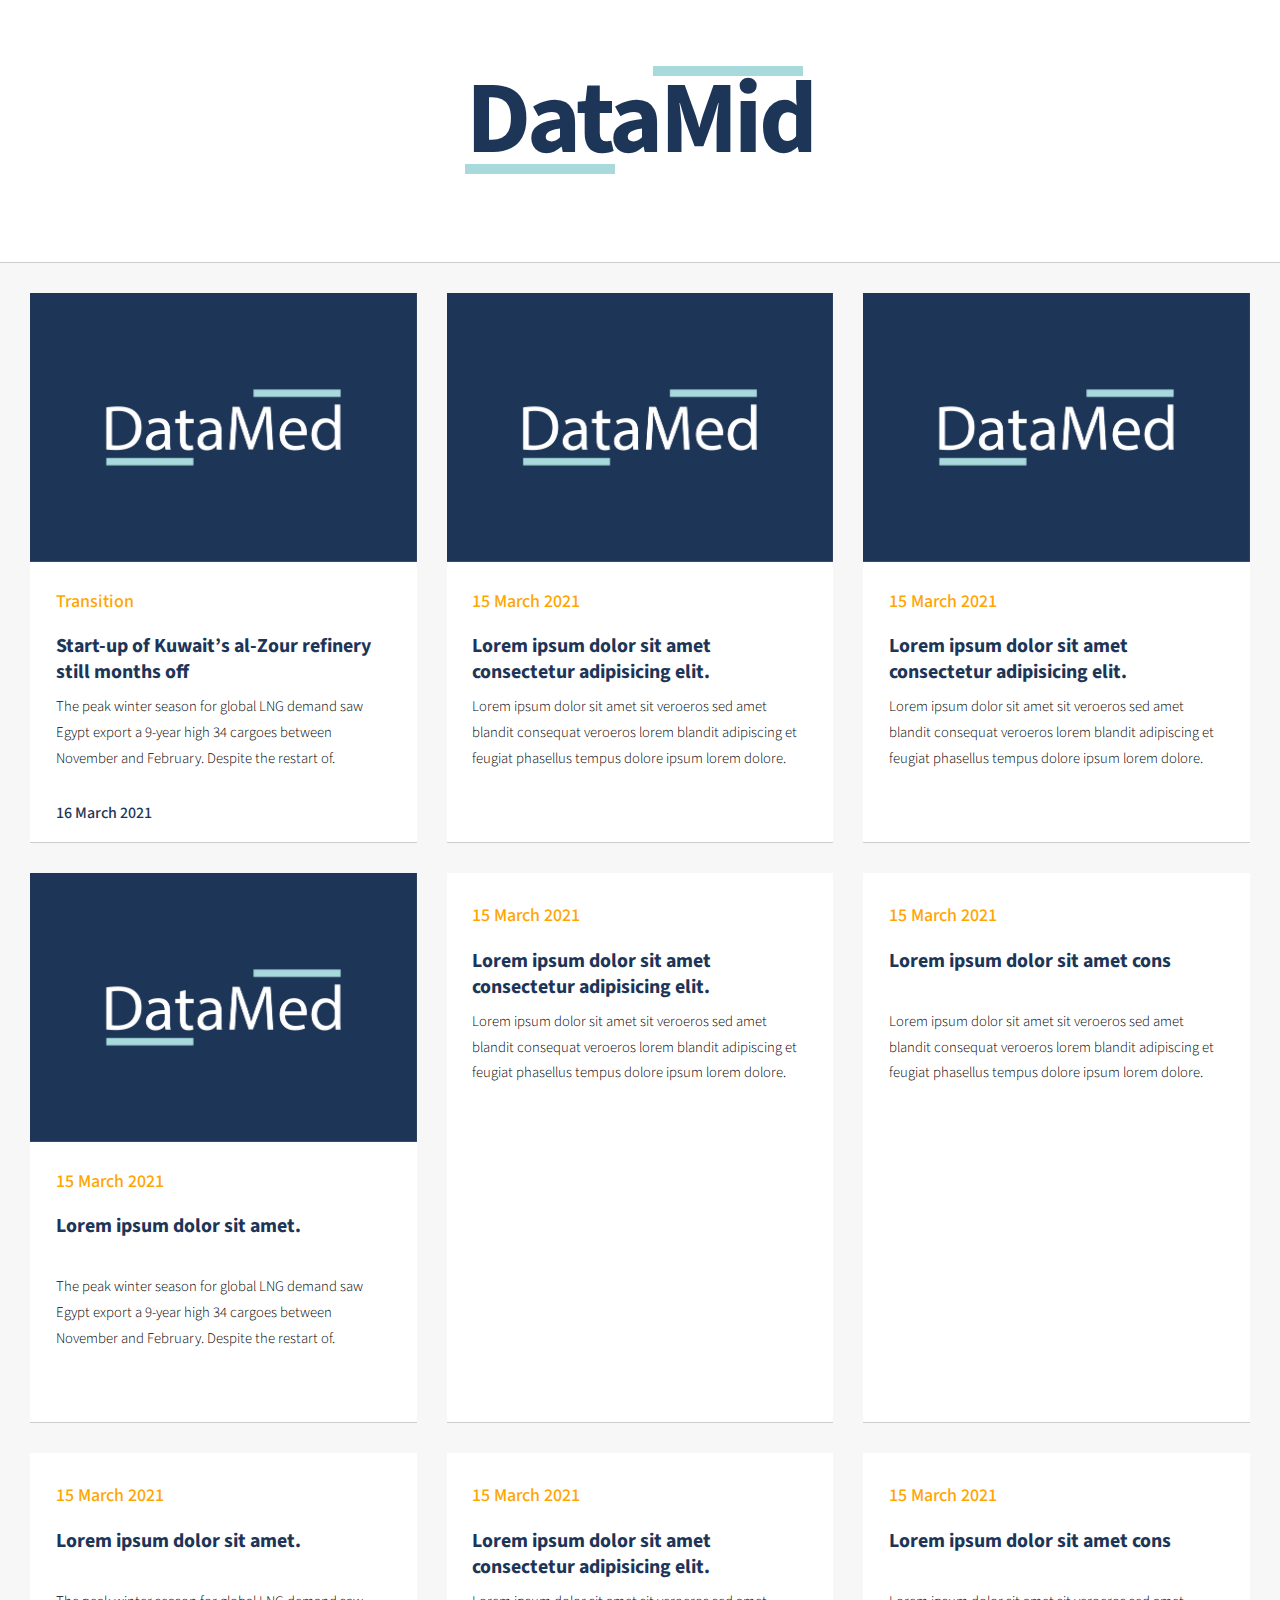
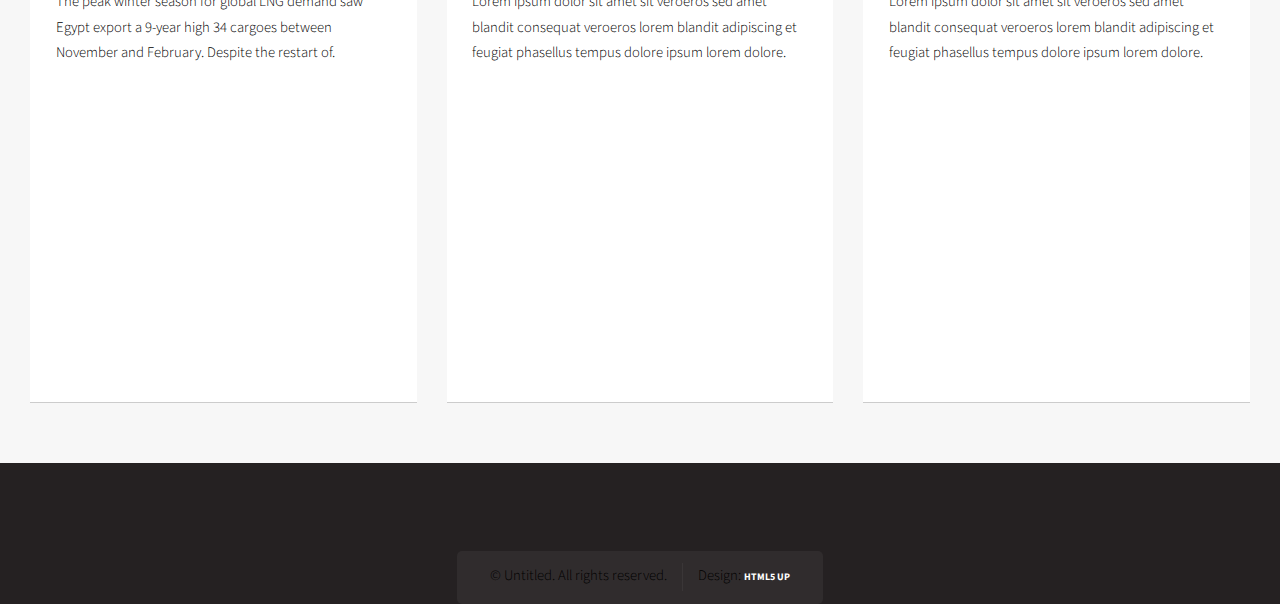
==== commit d3140ec9: "Init" ====
--- a/index.html
+++ b/index.html
@@ -118,7 +118,7 @@
 										<div class="row">
 											<div class="col-4 col-6-medium col-12-small">
 												<section class="box">
-													<a href="#" class="image featured"><img src="images/pic02.jpg" alt="" /></a>
+													<a href="../datamid.github.io/News/Adnoc, Petronas explore Abu Dhabi oil, gas partnership.html" class="image featured"><img src="images/pic02.jpg" alt="" /></a>
 													<div class="classifier">
 														<p>Transition</p>
 													</div>
@@ -180,7 +180,7 @@
 
 											<div class="col-4 col-6-medium col-12-small">
 												<section class="box">
-													<!-- <a href="#" class="image featured"><img src="images/pic02.jpg" alt="" /></a> -->
+													<a href="#" class="image featured"><img src="images/pic02.jpg" alt="" /></a>
 													<div class="classifier">
 														<p>15 March 2021</p>
 													</div>
--- a/assets/css/main.css
+++ b/assets/css/main.css
@@ -3077,5 +3077,9 @@
 			/* background-color: burlywood; */
 		}
 
-
-
+		.box.post {
+			height: 100%;
+		}
+
+
+
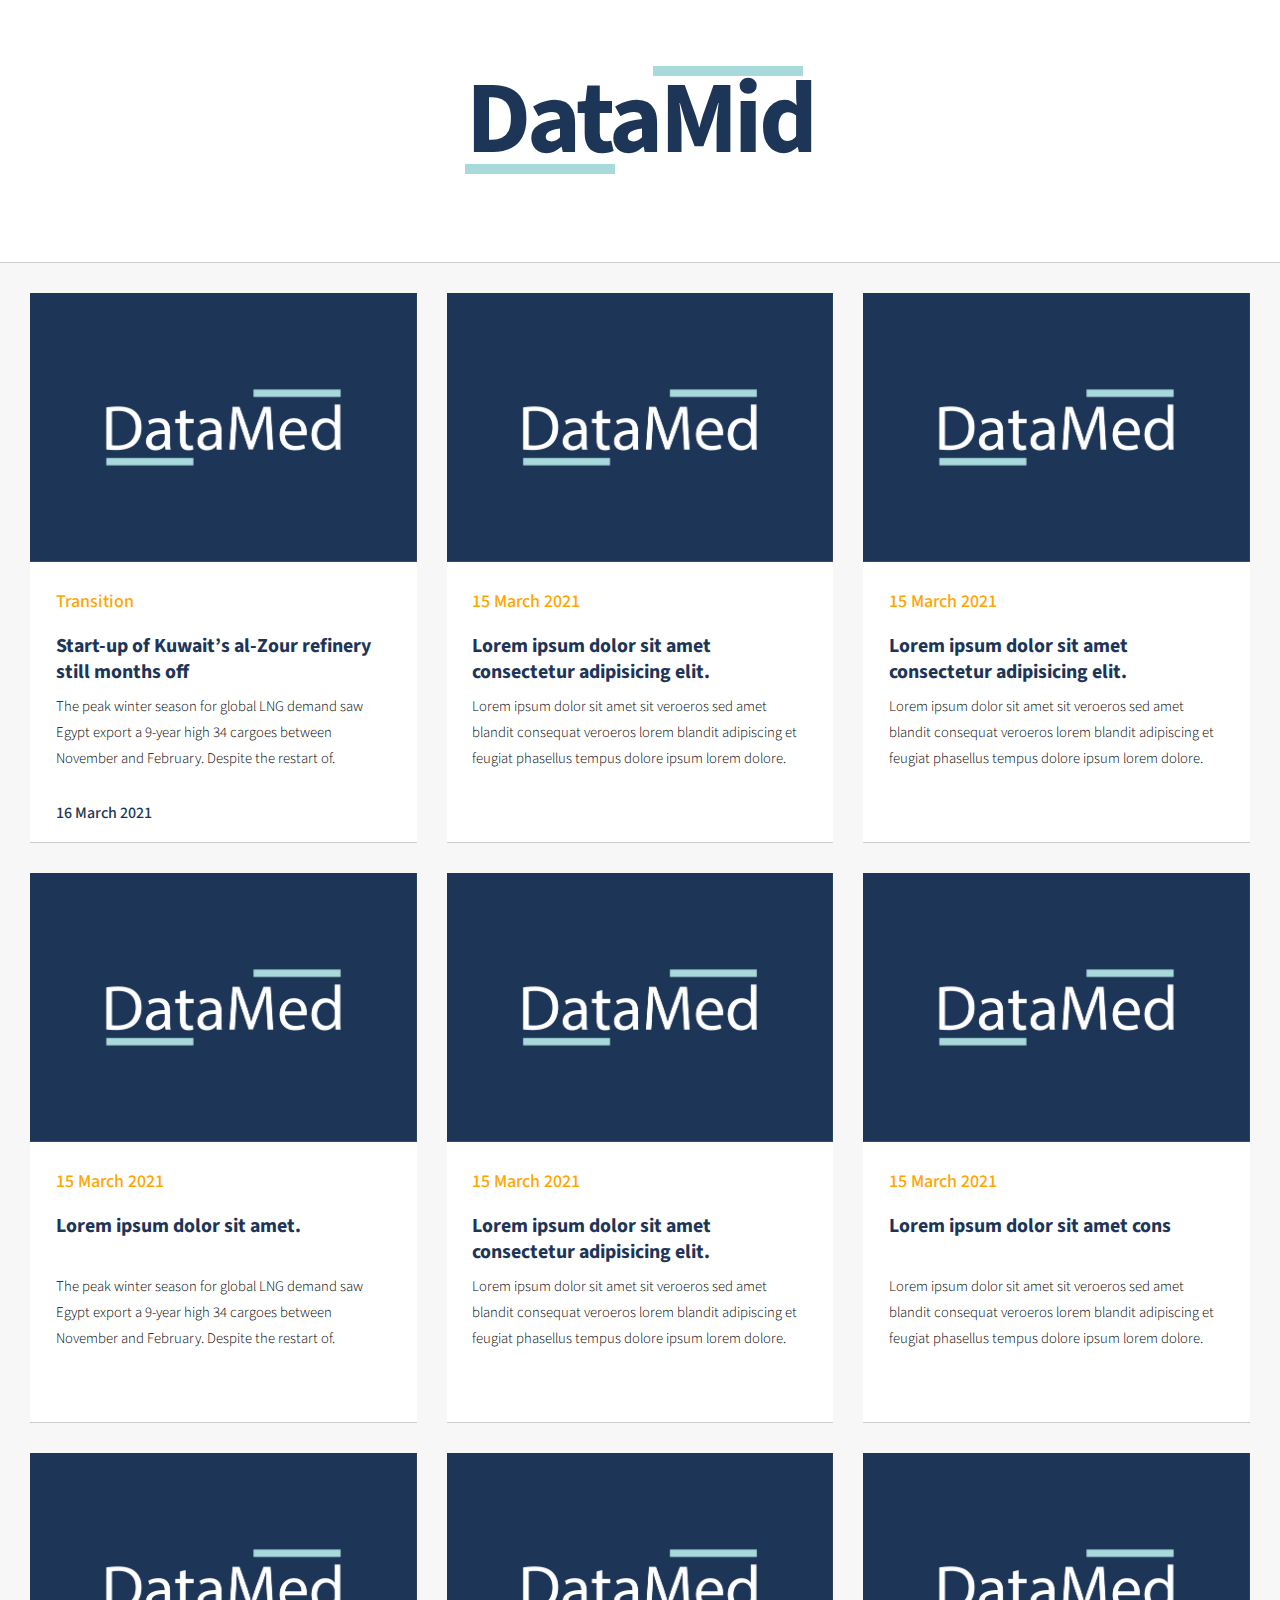
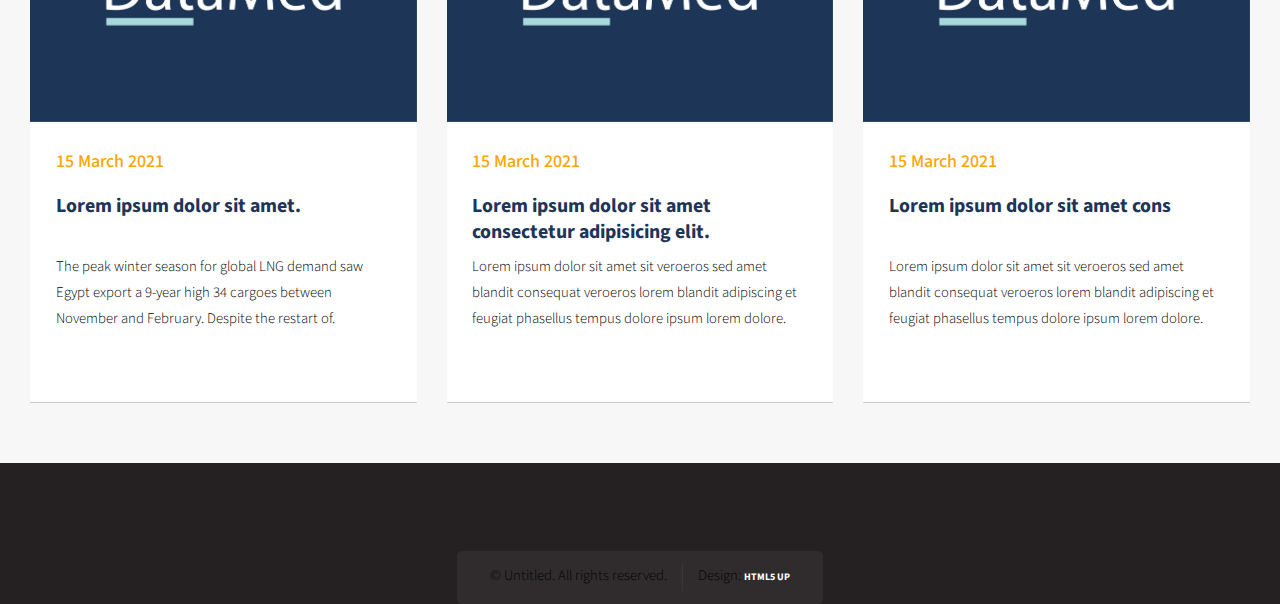
==== commit e0f150cb: "Init" ====
--- a/index.html
+++ b/index.html
@@ -199,7 +199,7 @@
 											</div>
 											<div class="col-4 col-6-medium col-12-small">
 												<section class="box">
-													<!-- <a href="#" class="image featured"><img src="images/pic03.jpg" alt="" /></a> -->
+													<a href="#" class="image featured"><img src="images/pic03.jpg" alt="" /></a>
 													<div class="classifier">
 														<p>15 March 2021</p>
 													</div>
@@ -218,7 +218,7 @@
 											</div>
 											<div class="col-4 col-6-medium col-12-small">
 												<section class="box">
-													<!-- <a href="#" class="image featured"><img src="images/pic04.jpg" alt="" /></a> -->
+													<a href="#" class="image featured"><img src="images/pic04.jpg" alt="" /></a>
 													<div class="classifier">
 														<p>15 March 2021</p>
 													</div>
@@ -238,7 +238,7 @@
 
 											<div class="col-4 col-6-medium col-12-small">
 												<section class="box">
-													<!-- <a href="#" class="image featured"><img src="images/pic02.jpg" alt="" /></a> -->
+													<a href="#" class="image featured"><img src="images/pic02.jpg" alt="" /></a>
 													<div class="classifier">
 														<p>15 March 2021</p>
 													</div>
@@ -257,7 +257,7 @@
 											</div>
 											<div class="col-4 col-6-medium col-12-small">
 												<section class="box">
-													<!-- <a href="#" class="image featured"><img src="images/pic03.jpg" alt="" /></a> -->
+													<a href="#" class="image featured"><img src="images/pic03.jpg" alt="" /></a>
 													<div class="classifier">
 														<p>15 March 2021</p>
 													</div>
@@ -276,7 +276,7 @@
 											</div>
 											<div class="col-4 col-6-medium col-12-small">
 												<section class="box">
-													<!-- <a href="#" class="image featured"><img src="images/pic04.jpg" alt="" /></a> -->
+													<a href="#" class="image featured"><img src="images/pic04.jpg" alt="" /></a>
 													<div class="classifier">
 														<p>15 March 2021</p>
 													</div>
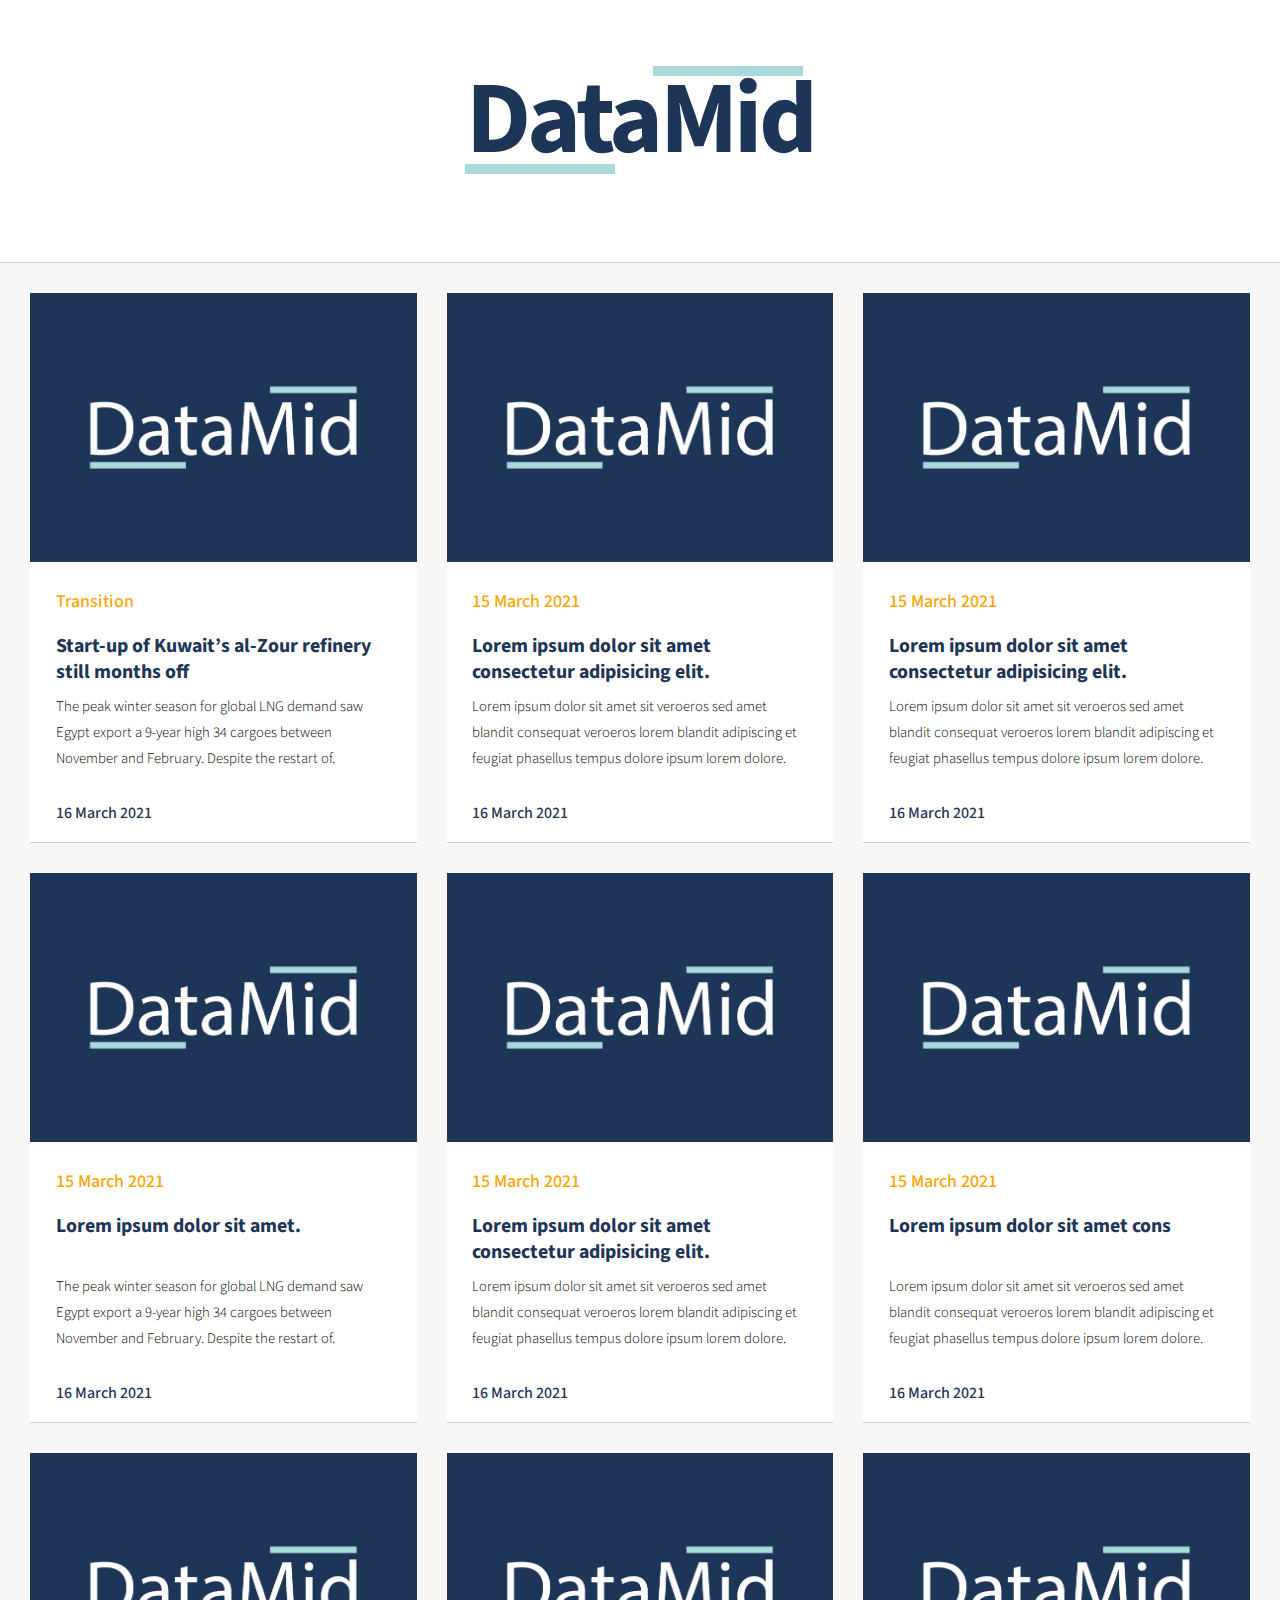
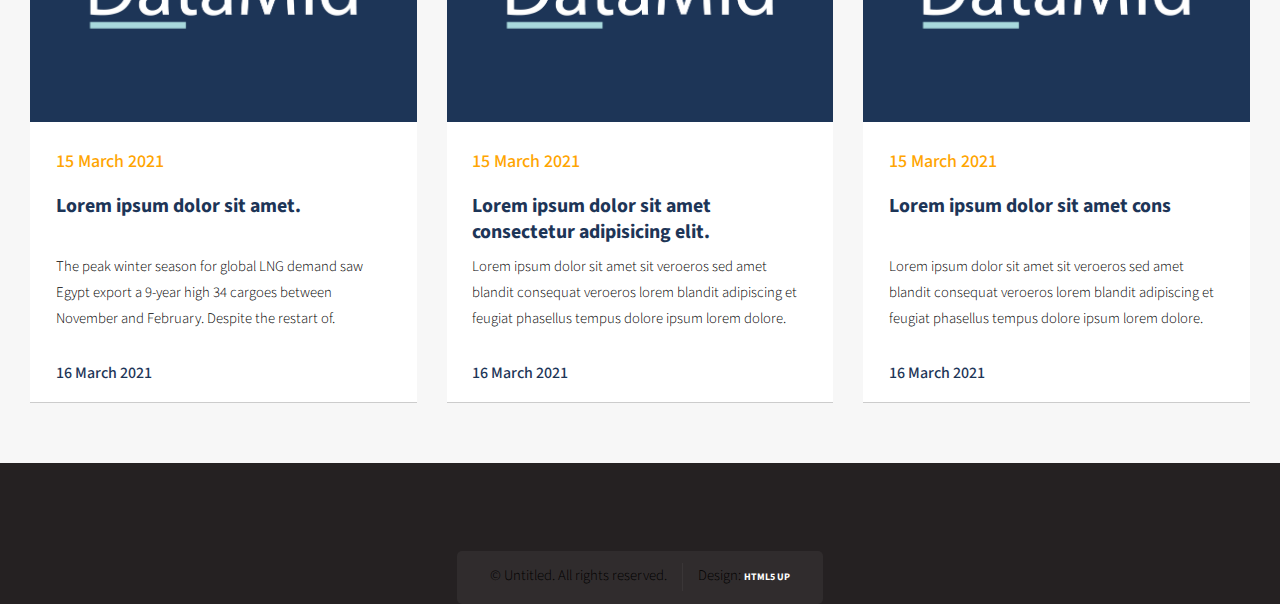
==== commit 05a18067: "Init" ====
--- a/index.html
+++ b/index.html
@@ -141,7 +141,7 @@
 											</div>
 											<div class="col-4 col-6-medium col-12-small">
 												<section class="box">
-													<a href="#" class="image featured"><img src="images/pic03.jpg" alt="" /></a>
+													<a href="#" class="image featured"><img src="images/pic02.jpg" alt="" /></a>
 													<div class="classifier">
 														<p>15 March 2021</p>
 													</div>
@@ -151,6 +151,9 @@
 													<div class="box-text">
 													<p>Lorem ipsum dolor sit amet sit veroeros sed amet blandit consequat veroeros lorem blandit adipiscing et feugiat phasellus tempus dolore ipsum lorem dolore.</p>
 												    </div>
+													<div class="classifier-date">
+														<p>16 March 2021</p>
+													</div>
 													<!-- <footer>
 														<ul class="actions">
 															<li><a href="../Energy Website/News/Adnoc, Petronas explore Abu Dhabi oil, gas partnership.html" class="button alt">Find out more</a></li>
@@ -160,7 +163,7 @@
 											</div>
 											<div class="col-4 col-6-medium col-12-small">
 												<section class="box">
-													<a href="#" class="image featured"><img src="images/pic04.jpg" alt="" /></a>
+													<a href="#" class="image featured"><img src="images/pic02.jpg" alt="" /></a>
 													<div class="classifier">
 														<p>15 March 2021</p>
 													</div>
@@ -170,6 +173,9 @@
 													<div class="box-text">
 													<p>Lorem ipsum dolor sit amet sit veroeros sed amet blandit consequat veroeros lorem blandit adipiscing et feugiat phasellus tempus dolore ipsum lorem dolore.</p>
 												    </div>
+													<div class="classifier-date">
+														<p>16 March 2021</p>
+													</div>
 													<!-- <footer>
 														<ul class="actions">
 															<li><a href="#" class="button alt">Find out more</a></li>
@@ -190,6 +196,9 @@
 													<div class="box-text">
 													<p>The peak winter season for global LNG demand saw Egypt export a 9-year high 34 cargoes between November and February. Despite the restart of.</p>
 												    </div>
+													<div class="classifier-date">
+														<p>16 March 2021</p>
+													</div>
 													<!-- <footer>
 														<ul class="actions">
 															<li><a href="#" class="button alt">Find out more</a></li>
@@ -199,7 +208,7 @@
 											</div>
 											<div class="col-4 col-6-medium col-12-small">
 												<section class="box">
-													<a href="#" class="image featured"><img src="images/pic03.jpg" alt="" /></a>
+													<a href="#" class="image featured"><img src="images/pic02.jpg" alt="" /></a>
 													<div class="classifier">
 														<p>15 March 2021</p>
 													</div>
@@ -209,6 +218,9 @@
 													<div class="box-text">
 													<p>Lorem ipsum dolor sit amet sit veroeros sed amet blandit consequat veroeros lorem blandit adipiscing et feugiat phasellus tempus dolore ipsum lorem dolore.</p>
 												    </div>
+													<div class="classifier-date">
+														<p>16 March 2021</p>
+													</div>
 													<!-- <footer>
 														<ul class="actions">
 															<li><a href="../Energy Website/News/Adnoc, Petronas explore Abu Dhabi oil, gas partnership.html" class="button alt">Find out more</a></li>
@@ -218,7 +230,7 @@
 											</div>
 											<div class="col-4 col-6-medium col-12-small">
 												<section class="box">
-													<a href="#" class="image featured"><img src="images/pic04.jpg" alt="" /></a>
+													<a href="#" class="image featured"><img src="images/pic02.jpg" alt="" /></a>
 													<div class="classifier">
 														<p>15 March 2021</p>
 													</div>
@@ -228,6 +240,9 @@
 													<div class="box-text">
 													<p>Lorem ipsum dolor sit amet sit veroeros sed amet blandit consequat veroeros lorem blandit adipiscing et feugiat phasellus tempus dolore ipsum lorem dolore.</p>
 												    </div>
+													<div class="classifier-date">
+														<p>16 March 2021</p>
+													</div>
 													<!-- <footer>
 														<ul class="actions">
 															<li><a href="#" class="button alt">Find out more</a></li>
@@ -248,6 +263,9 @@
 													<div class="box-text">
 													<p>The peak winter season for global LNG demand saw Egypt export a 9-year high 34 cargoes between November and February. Despite the restart of.</p>
 												    </div>
+													<div class="classifier-date">
+														<p>16 March 2021</p>
+													</div>
 													<!-- <footer>
 														<ul class="actions">
 															<li><a href="#" class="button alt">Find out more</a></li>
@@ -257,7 +275,7 @@
 											</div>
 											<div class="col-4 col-6-medium col-12-small">
 												<section class="box">
-													<a href="#" class="image featured"><img src="images/pic03.jpg" alt="" /></a>
+													<a href="#" class="image featured"><img src="images/pic02.jpg" alt="" /></a>
 													<div class="classifier">
 														<p>15 March 2021</p>
 													</div>
@@ -267,6 +285,9 @@
 													<div class="box-text">
 													<p>Lorem ipsum dolor sit amet sit veroeros sed amet blandit consequat veroeros lorem blandit adipiscing et feugiat phasellus tempus dolore ipsum lorem dolore.</p>
 												    </div>
+													<div class="classifier-date">
+														<p>16 March 2021</p>
+													</div>
 													<!-- <footer>
 														<ul class="actions">
 															<li><a href="../Energy Website/News/Adnoc, Petronas explore Abu Dhabi oil, gas partnership.html" class="button alt">Find out more</a></li>
@@ -276,7 +297,7 @@
 											</div>
 											<div class="col-4 col-6-medium col-12-small">
 												<section class="box">
-													<a href="#" class="image featured"><img src="images/pic04.jpg" alt="" /></a>
+													<a href="#" class="image featured"><img src="images/pic02.jpg" alt="" /></a>
 													<div class="classifier">
 														<p>15 March 2021</p>
 													</div>
@@ -286,6 +307,9 @@
 													<div class="box-text">
 													<p>Lorem ipsum dolor sit amet sit veroeros sed amet blandit consequat veroeros lorem blandit adipiscing et feugiat phasellus tempus dolore ipsum lorem dolore.</p>
 												    </div>
+													<div class="classifier-date">
+														<p>16 March 2021</p>
+													</div>
 													<!-- <footer>
 														<ul class="actions">
 															<li><a href="#" class="button alt">Find out more</a></li>
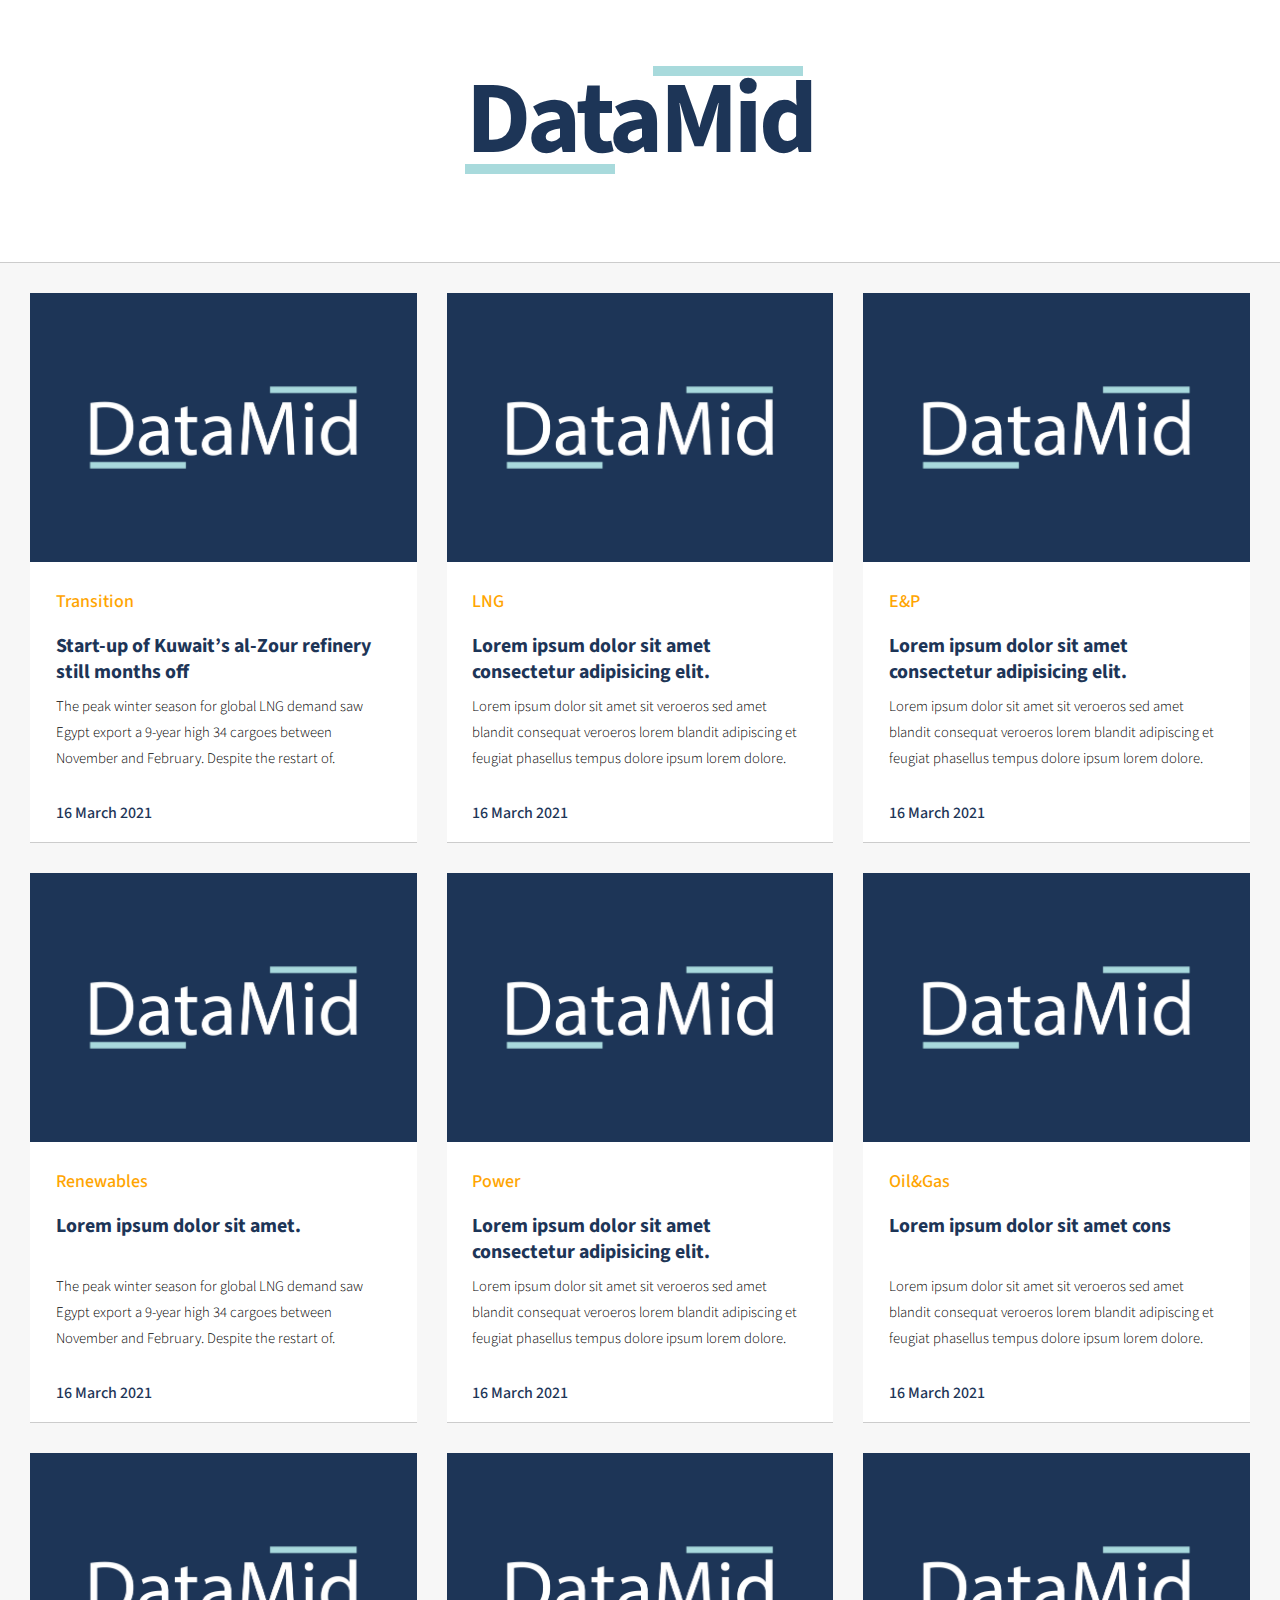
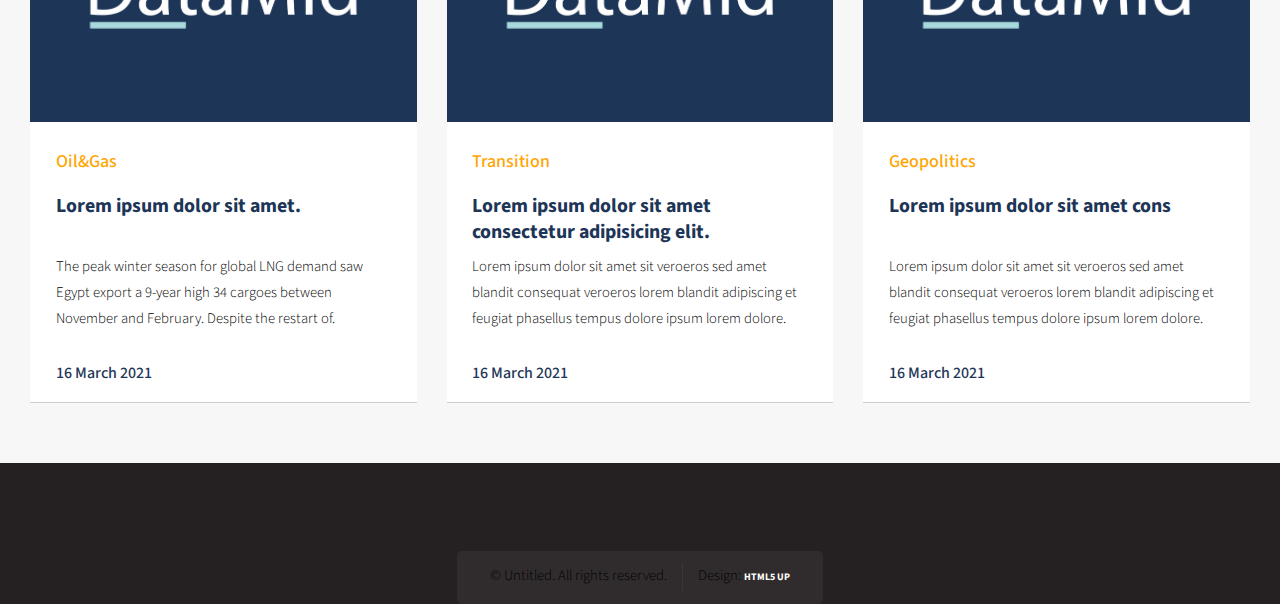
==== commit 5c40ee74: "Init" ====
--- a/index.html
+++ b/index.html
@@ -143,7 +143,7 @@
 												<section class="box">
 													<a href="#" class="image featured"><img src="images/pic02.jpg" alt="" /></a>
 													<div class="classifier">
-														<p>15 March 2021</p>
+														<p>LNG</p>
 													</div>
 													<header>
 														<a href="#"><h3>Lorem ipsum dolor sit amet consectetur adipisicing elit.</h3></a>
@@ -165,7 +165,7 @@
 												<section class="box">
 													<a href="#" class="image featured"><img src="images/pic02.jpg" alt="" /></a>
 													<div class="classifier">
-														<p>15 March 2021</p>
+														<p>E&P</p>
 													</div>
 													<header>
 														<h3>Lorem ipsum dolor sit amet consectetur adipisicing elit.</h3>
@@ -188,7 +188,7 @@
 												<section class="box">
 													<a href="#" class="image featured"><img src="images/pic02.jpg" alt="" /></a>
 													<div class="classifier">
-														<p>15 March 2021</p>
+														<p>Renewables</p>
 													</div>
 													<header>
 														<h3>Lorem ipsum dolor sit amet.</h3>
@@ -210,7 +210,7 @@
 												<section class="box">
 													<a href="#" class="image featured"><img src="images/pic02.jpg" alt="" /></a>
 													<div class="classifier">
-														<p>15 March 2021</p>
+														<p>Power</p>
 													</div>
 													<header>
 														<a href="#"><h3>Lorem ipsum dolor sit amet consectetur adipisicing elit. </h3></a>
@@ -232,7 +232,7 @@
 												<section class="box">
 													<a href="#" class="image featured"><img src="images/pic02.jpg" alt="" /></a>
 													<div class="classifier">
-														<p>15 March 2021</p>
+														<p>Oil&Gas</p>
 													</div>
 													<header>
 														<h3>Lorem ipsum dolor sit amet cons</h3>
@@ -255,7 +255,7 @@
 												<section class="box">
 													<a href="#" class="image featured"><img src="images/pic02.jpg" alt="" /></a>
 													<div class="classifier">
-														<p>15 March 2021</p>
+														<p>Oil&Gas</p>
 													</div>
 													<header>
 														<h3>Lorem ipsum dolor sit amet.</h3>
@@ -277,7 +277,7 @@
 												<section class="box">
 													<a href="#" class="image featured"><img src="images/pic02.jpg" alt="" /></a>
 													<div class="classifier">
-														<p>15 March 2021</p>
+														<p>Transition</p>
 													</div>
 													<header>
 														<a href="#"><h3>Lorem ipsum dolor sit amet consectetur adipisicing elit. </h3></a>
@@ -299,7 +299,7 @@
 												<section class="box">
 													<a href="#" class="image featured"><img src="images/pic02.jpg" alt="" /></a>
 													<div class="classifier">
-														<p>15 March 2021</p>
+														<p>Geopolitics</p>
 													</div>
 													<header>
 														<h3>Lorem ipsum dolor sit amet cons</h3>
